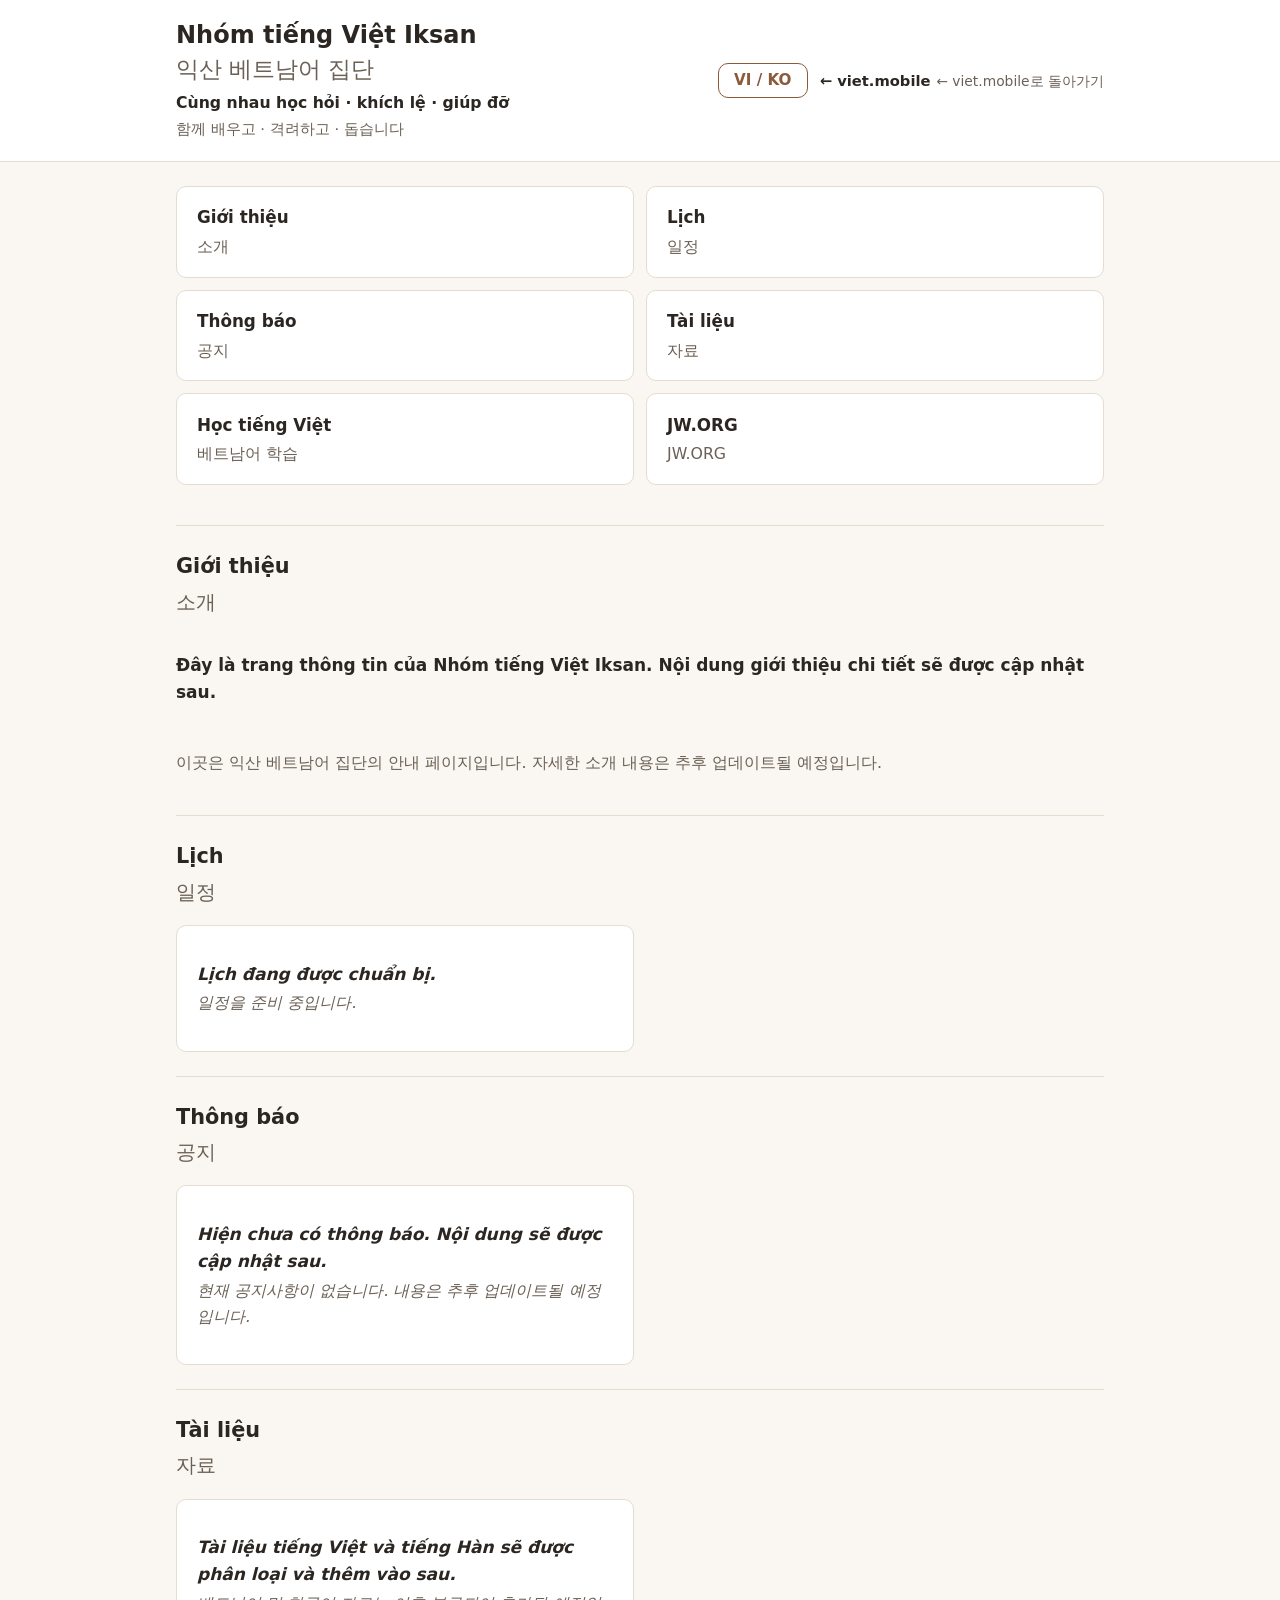
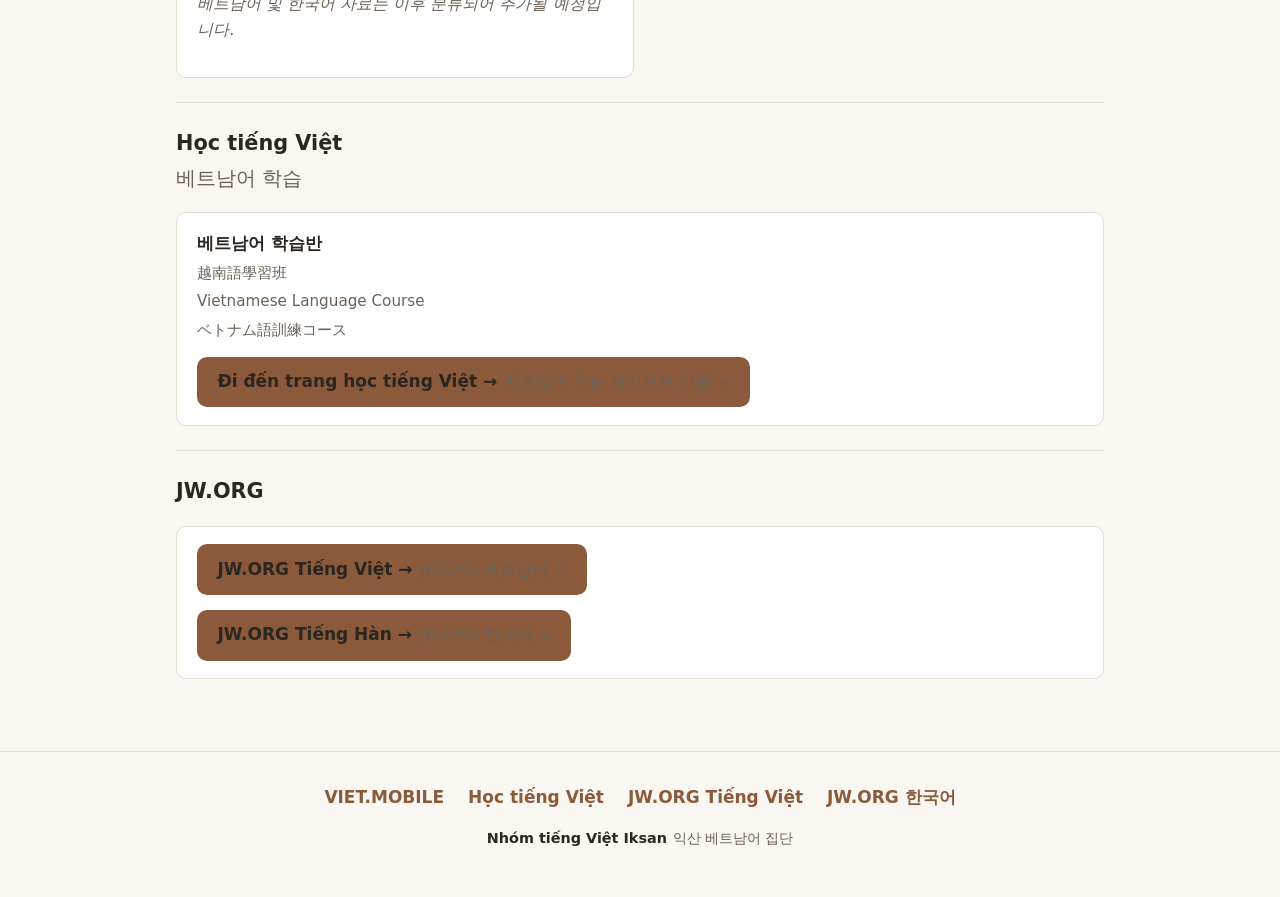
==== index.html @ 706fa00b "Create Nhóm tiếng Việt Iksan website" ====
<!doctype html>
<html lang="vi">
<head>
<meta charset="UTF-8">
<meta name="viewport" content="width=device-width, initial-scale=1">
<title>Nhóm tiếng Việt Iksan | 익산 베트남어 집단</title>
<meta name="description" content="Nhóm tiếng Việt Iksan — 익산 베트남어 집단의 일정, 공지, 자료와 베트남어 학습 정보를 위한 사이트">
<link rel="canonical" href="https://nhom.tieng.viet.mobile/">

<meta property="og:type" content="website">
<meta property="og:title" content="Nhóm tiếng Việt Iksan | 익산 베트남어 집단">
<meta property="og:description" content="Nhóm tiếng Việt Iksan — 익산 베트남어 집단의 일정, 공지, 자료와 베트남어 학습 정보를 위한 사이트">
<meta property="og:url" content="https://nhom.tieng.viet.mobile/">
<meta property="og:locale" content="vi_VN">
<meta property="og:locale:alternate" content="ko_KR">

<link rel="icon" href="data:,">
<link rel="stylesheet" href="assets/css/style.css">
</head>
<body class="lang-vi">

<a class="skip-link" href="#main">Bỏ qua đến nội dung / 본문으로 건너뛰기</a>

<header class="site-header">
  <div class="header-inner">
    <div class="brand">
      <p class="brand-title bilingual">
        <span class="vi-text">Nhóm tiếng Việt Iksan</span>
        <span class="ko-text">익산 베트남어 집단</span>
      </p>
      <p class="brand-subtitle bilingual">
        <span class="vi-text">Cùng nhau học hỏi · khích lệ · giúp đỡ</span>
        <span class="ko-text">함께 배우고 · 격려하고 · 돕습니다</span>
      </p>
    </div>

    <div class="header-actions">
      <button id="lang-toggle" class="lang-toggle" type="button" aria-pressed="false">
        <span aria-hidden="true">VI / KO</span>
        <span class="sr-only">Chuyển ngôn ngữ / 언어 전환</span>
      </button>
      <a class="viet-mobile-link" href="https://viet.mobile">
        <span class="bilingual bilingual-inline">
          <span class="vi-text">← viet.mobile</span>
          <span class="ko-text">← viet.mobile로 돌아가기</span>
        </span>
      </a>
    </div>
  </div>
</header>

<main id="main">

  <nav class="menu-grid" aria-label="Menu chính / 주요 메뉴">
    <a class="menu-card" href="#gioi-thieu">
      <span class="bilingual">
        <span class="vi-text">Giới thiệu</span>
        <span class="ko-text">소개</span>
      </span>
    </a>
    <a class="menu-card" href="#lich">
      <span class="bilingual">
        <span class="vi-text">Lịch</span>
        <span class="ko-text">일정</span>
      </span>
    </a>
    <a class="menu-card" href="#thong-bao">
      <span class="bilingual">
        <span class="vi-text">Thông báo</span>
        <span class="ko-text">공지</span>
      </span>
    </a>
    <a class="menu-card" href="#tai-lieu">
      <span class="bilingual">
        <span class="vi-text">Tài liệu</span>
        <span class="ko-text">자료</span>
      </span>
    </a>
    <a class="menu-card" href="#hoc-tieng-viet">
      <span class="bilingual">
        <span class="vi-text">Học tiếng Việt</span>
        <span class="ko-text">베트남어 학습</span>
      </span>
    </a>
    <a class="menu-card" href="#jw-org">
      <span class="bilingual">
        <span class="vi-text">JW.ORG</span>
        <span class="ko-text">JW.ORG</span>
      </span>
    </a>
  </nav>

  <section id="gioi-thieu" class="content-section" aria-labelledby="gioi-thieu-heading">
    <h2 id="gioi-thieu-heading" class="bilingual">
      <span class="vi-text">Giới thiệu</span>
      <span class="ko-text">소개</span>
    </h2>
    <div class="bilingual bilingual-block">
      <p class="vi-text">Đây là trang thông tin của Nhóm tiếng Việt Iksan. Nội dung giới thiệu chi tiết sẽ được cập nhật sau.</p>
      <p class="ko-text">이곳은 익산 베트남어 집단의 안내 페이지입니다. 자세한 소개 내용은 추후 업데이트될 예정입니다.</p>
    </div>
  </section>

  <section id="lich" class="content-section" aria-labelledby="lich-heading">
    <h2 id="lich-heading" class="bilingual">
      <span class="vi-text">Lịch</span>
      <span class="ko-text">일정</span>
    </h2>
    <div class="card-list">
      <div class="info-card placeholder-card">
        <p class="bilingual">
          <span class="vi-text">Lịch đang được chuẩn bị.</span>
          <span class="ko-text">일정을 준비 중입니다.</span>
        </p>
      </div>
    </div>
  </section>

  <section id="thong-bao" class="content-section" aria-labelledby="thong-bao-heading">
    <h2 id="thong-bao-heading" class="bilingual">
      <span class="vi-text">Thông báo</span>
      <span class="ko-text">공지</span>
    </h2>
    <ul class="card-list notice-list">
      <li class="info-card placeholder-card">
        <p class="bilingual">
          <span class="vi-text">Hiện chưa có thông báo. Nội dung sẽ được cập nhật sau.</span>
          <span class="ko-text">현재 공지사항이 없습니다. 내용은 추후 업데이트될 예정입니다.</span>
        </p>
      </li>
    </ul>
  </section>

  <section id="tai-lieu" class="content-section" aria-labelledby="tai-lieu-heading">
    <h2 id="tai-lieu-heading" class="bilingual">
      <span class="vi-text">Tài liệu</span>
      <span class="ko-text">자료</span>
    </h2>
    <div class="card-list">
      <div class="info-card placeholder-card">
        <p class="bilingual">
          <span class="vi-text">Tài liệu tiếng Việt và tiếng Hàn sẽ được phân loại và thêm vào sau.</span>
          <span class="ko-text">베트남어 및 한국어 자료는 이후 분류되어 추가될 예정입니다.</span>
        </p>
      </div>
    </div>
  </section>

  <section id="hoc-tieng-viet" class="content-section" aria-labelledby="hoc-tieng-viet-heading">
    <h2 id="hoc-tieng-viet-heading" class="bilingual">
      <span class="vi-text">Học tiếng Việt</span>
      <span class="ko-text">베트남어 학습</span>
    </h2>
    <div class="info-card link-card">
      <p class="link-card-titles">
        <span class="lang-line">베트남어 학습반</span>
        <span class="lang-line">越南語學習班</span>
        <span class="lang-line">Vietnamese Language Course</span>
        <span class="lang-line">ベトナム語訓練コース</span>
      </p>
      <a class="external-button" href="https://hoc.tieng.viet.mobile">
        <span class="bilingual bilingual-inline">
          <span class="vi-text">Đi đến trang học tiếng Việt →</span>
          <span class="ko-text">베트남어 학습 사이트로 이동 →</span>
        </span>
      </a>
    </div>
  </section>

  <section id="jw-org" class="content-section" aria-labelledby="jw-org-heading">
    <h2 id="jw-org-heading" class="bilingual">JW.ORG</h2>
    <div class="info-card link-card">
      <a class="external-button" href="https://www.jw.org/vi/">
        <span class="bilingual bilingual-inline">
          <span class="vi-text">JW.ORG Tiếng Việt →</span>
          <span class="ko-text">JW.ORG 베트남어 →</span>
        </span>
      </a>
      <a class="external-button" href="https://www.jw.org/ko/">
        <span class="bilingual bilingual-inline">
          <span class="vi-text">JW.ORG Tiếng Hàn →</span>
          <span class="ko-text">JW.ORG 한국어 →</span>
        </span>
      </a>
    </div>
  </section>

</main>

<footer class="site-footer">
  <ul class="footer-links">
    <li><a href="https://viet.mobile">VIET.MOBILE</a></li>
    <li><a href="https://hoc.tieng.viet.mobile">Học tiếng Việt</a></li>
    <li><a href="https://www.jw.org/vi/">JW.ORG Tiếng Việt</a></li>
    <li><a href="https://www.jw.org/ko/">JW.ORG 한국어</a></li>
  </ul>
  <p class="footer-note bilingual bilingual-inline">
    <span class="vi-text">Nhóm tiếng Việt Iksan</span>
    <span class="ko-text">익산 베트남어 집단</span>
  </p>
</footer>

<script src="assets/js/main.js"></script>
</body>
</html>
---- assets/css/style.css ----
:root {
  --color-bg: #faf7f2;
  --color-surface: #ffffff;
  --color-border: #e4ddd0;
  --color-text: #2b2621;
  --color-text-secondary: #6b6156;
  --color-accent: #8a5a3b;
  --color-accent-contrast: #ffffff;
  --radius: 10px;
  --max-width: 960px;
  --font-sans: "Noto Sans", "Noto Sans KR", "Segoe UI", system-ui, -apple-system, sans-serif;
}

* {
  box-sizing: border-box;
}

html {
  -webkit-text-size-adjust: 100%;
}

body {
  margin: 0;
  background: var(--color-bg);
  color: var(--color-text);
  font-family: var(--font-sans);
  line-height: 1.6;
  font-size: 17px;
}

.sr-only {
  position: absolute;
  width: 1px;
  height: 1px;
  padding: 0;
  margin: -1px;
  overflow: hidden;
  clip: rect(0, 0, 0, 0);
  white-space: nowrap;
  border: 0;
}

.skip-link {
  position: absolute;
  left: -999px;
  top: 0;
  background: var(--color-accent);
  color: var(--color-accent-contrast);
  padding: 0.75em 1em;
  z-index: 100;
  border-radius: 0 0 var(--radius) 0;
}

.skip-link:focus {
  left: 0;
}

a {
  color: var(--color-accent);
}

:focus-visible {
  outline: 3px solid var(--color-accent);
  outline-offset: 2px;
}

/* Bilingual text handling */
.bilingual {
  display: flex;
  flex-direction: column;
  gap: 0.15em;
}

.bilingual-inline {
  flex-direction: row;
  flex-wrap: wrap;
  gap: 0.4em;
  align-items: baseline;
}

.bilingual-block {
  gap: 0.6em;
}

.bilingual .vi-text,
.bilingual .ko-text {
  font-size: 0.94em;
  color: var(--color-text-secondary);
  font-weight: 400;
}

body.lang-vi .bilingual .vi-text {
  order: -1;
  font-size: 1em;
  color: var(--color-text);
  font-weight: 600;
}

body.lang-ko .bilingual .ko-text {
  order: -1;
  font-size: 1em;
  color: var(--color-text);
  font-weight: 600;
}

h1 .bilingual .vi-text,
h1 .bilingual .ko-text,
h2 .bilingual .vi-text,
h2 .bilingual .ko-text {
  font-weight: 700;
  color: var(--color-text);
}

/* Header */
.site-header {
  background: var(--color-surface);
  border-bottom: 1px solid var(--color-border);
}

.header-inner {
  max-width: var(--max-width);
  margin: 0 auto;
  padding: 1.25rem 1rem;
  display: flex;
  flex-direction: column;
  gap: 1rem;
}

.brand-title {
  font-size: 1.5rem;
  margin: 0;
  line-height: 1.3;
}

.brand-subtitle {
  margin: 0.35rem 0 0;
  font-size: 0.98rem;
}

.header-actions {
  display: flex;
  align-items: center;
  justify-content: space-between;
  gap: 0.75rem;
  flex-wrap: wrap;
}

.lang-toggle {
  font-family: inherit;
  font-size: 0.95rem;
  font-weight: 600;
  padding: 0.5em 1em;
  border-radius: var(--radius);
  border: 1px solid var(--color-accent);
  background: var(--color-surface);
  color: var(--color-accent);
  cursor: pointer;
}

.lang-toggle:hover {
  background: var(--color-accent);
  color: var(--color-accent-contrast);
}

.viet-mobile-link {
  font-size: 0.92rem;
  text-decoration: none;
}

.viet-mobile-link:hover {
  text-decoration: underline;
}

/* Main layout */
main {
  max-width: var(--max-width);
  margin: 0 auto;
  padding: 1.5rem 1rem 3rem;
}

.menu-grid {
  display: grid;
  grid-template-columns: 1fr;
  gap: 0.75rem;
  margin-bottom: 2.5rem;
}

.menu-card {
  display: block;
  background: var(--color-surface);
  border: 1px solid var(--color-border);
  border-radius: var(--radius);
  padding: 1.1rem 1.25rem;
  text-decoration: none;
  color: var(--color-text);
  font-size: 1.05rem;
}

.menu-card:hover {
  border-color: var(--color-accent);
}

.content-section {
  padding: 1.5rem 0;
  border-top: 1px solid var(--color-border);
  scroll-margin-top: 1rem;
}

.content-section h2 {
  margin-top: 0;
  font-size: 1.3rem;
}

.card-list {
  list-style: none;
  margin: 0;
  padding: 0;
  display: grid;
  grid-template-columns: 1fr;
  gap: 0.75rem;
}

.info-card {
  background: var(--color-surface);
  border: 1px solid var(--color-border);
  border-radius: var(--radius);
  padding: 1.1rem 1.25rem;
}

.placeholder-card {
  color: var(--color-text-secondary);
  font-style: italic;
}

.link-card {
  display: flex;
  flex-direction: column;
  gap: 0.9rem;
}

.link-card-titles {
  display: flex;
  flex-direction: column;
  gap: 0.25rem;
  margin: 0;
  color: var(--color-text-secondary);
  font-size: 0.95rem;
}

.lang-line:first-child {
  font-size: 1.05rem;
  font-weight: 600;
  color: var(--color-text);
}

.external-button {
  display: inline-block;
  align-self: flex-start;
  background: var(--color-accent);
  color: var(--color-accent-contrast);
  text-decoration: none;
  padding: 0.7em 1.2em;
  border-radius: var(--radius);
  font-weight: 600;
}

.external-button:hover {
  opacity: 0.9;
}

/* Footer */
.site-footer {
  border-top: 1px solid var(--color-border);
  padding: 2rem 1rem;
  text-align: center;
}

.footer-links {
  list-style: none;
  margin: 0 0 1rem;
  padding: 0;
  display: flex;
  flex-direction: column;
  gap: 0.6rem;
  align-items: center;
}

.footer-links a {
  text-decoration: none;
  font-weight: 600;
}

.footer-links a:hover {
  text-decoration: underline;
}

.footer-note {
  color: var(--color-text-secondary);
  font-size: 0.9rem;
  justify-content: center;
}

/* Wide screens */
@media (min-width: 640px) {
  .header-inner {
    flex-direction: row;
    align-items: center;
    justify-content: space-between;
  }

  .menu-grid {
    grid-template-columns: 1fr 1fr;
  }

  .card-list {
    grid-template-columns: 1fr 1fr;
  }

  .footer-links {
    flex-direction: row;
    justify-content: center;
    flex-wrap: wrap;
    gap: 1.5rem;
  }
}
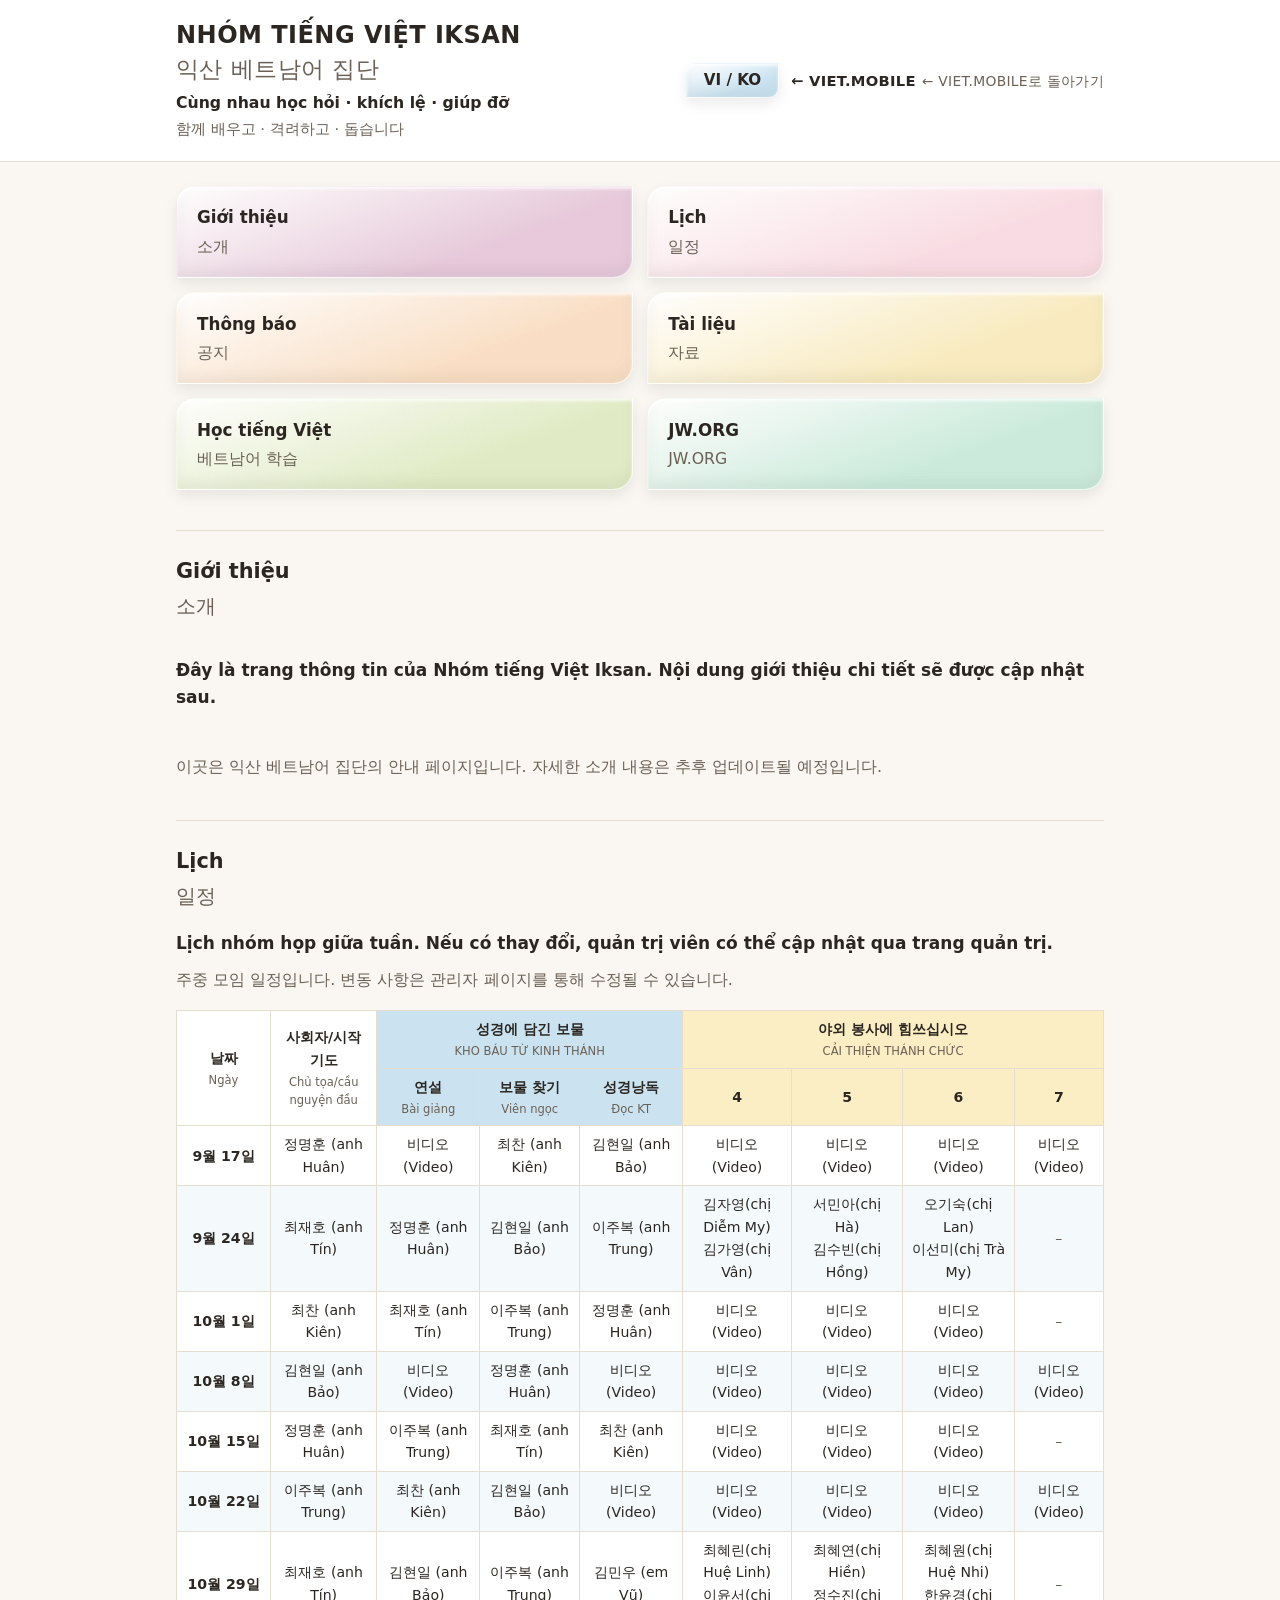
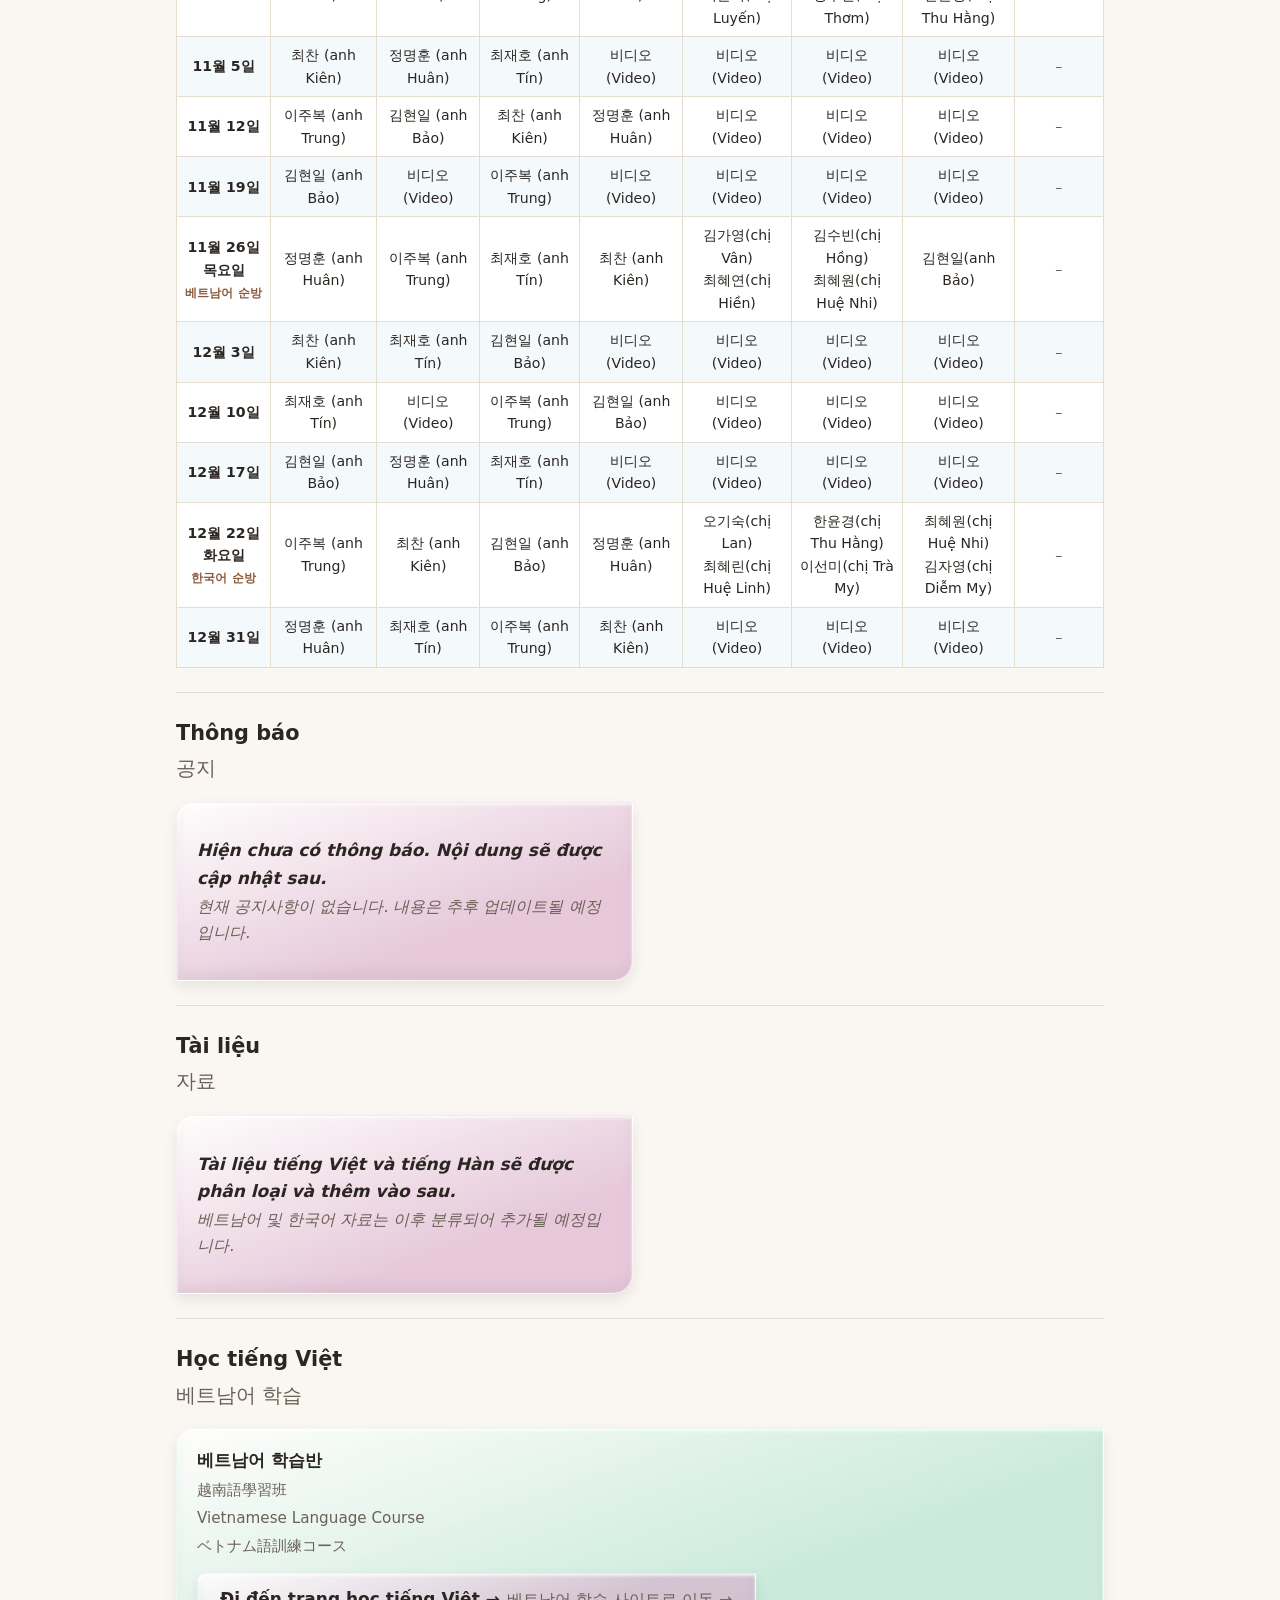
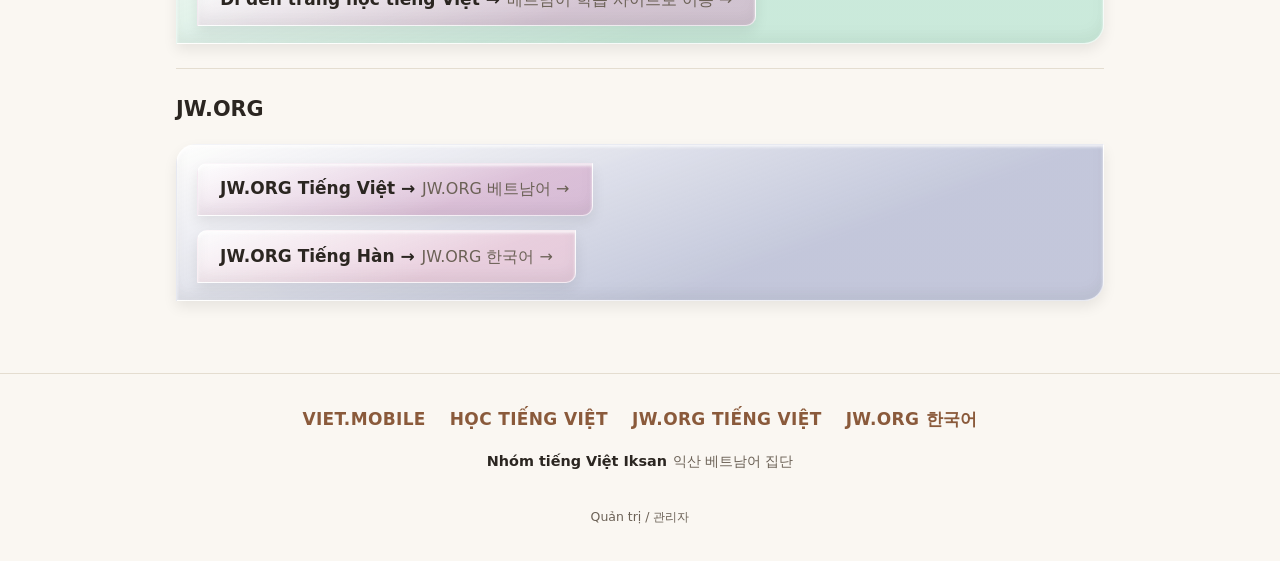
==== commit 2e1dbe9b: "Create Nhóm tiếng Việt Iksan website" ====
--- a/index.html
+++ b/index.html
@@ -24,7 +24,7 @@
 <header class="site-header">
   <div class="header-inner">
     <div class="brand">
-      <p class="brand-title bilingual">
+      <p class="brand-title bilingual site-name">
         <span class="vi-text">Nhóm tiếng Việt Iksan</span>
         <span class="ko-text">익산 베트남어 집단</span>
       </p>
@@ -35,11 +35,11 @@
     </div>
 
     <div class="header-actions">
-      <button id="lang-toggle" class="lang-toggle" type="button" aria-pressed="false">
+      <button id="lang-toggle" class="lang-toggle bubble asym-sm box-c7" type="button" aria-pressed="false">
         <span aria-hidden="true">VI / KO</span>
         <span class="sr-only">Chuyển ngôn ngữ / 언어 전환</span>
       </button>
-      <a class="viet-mobile-link" href="https://viet.mobile">
+      <a class="viet-mobile-link site-name" href="https://viet.mobile">
         <span class="bilingual bilingual-inline">
           <span class="vi-text">← viet.mobile</span>
           <span class="ko-text">← viet.mobile로 돌아가기</span>
@@ -51,38 +51,38 @@
 
 <main id="main">
 
-  <nav class="menu-grid" aria-label="Menu chính / 주요 메뉴">
-    <a class="menu-card" href="#gioi-thieu">
+  <nav class="menu-grid pastel-group" aria-label="Menu chính / 주요 메뉴">
+    <a class="menu-card bubble asym" href="#gioi-thieu">
       <span class="bilingual">
         <span class="vi-text">Giới thiệu</span>
         <span class="ko-text">소개</span>
       </span>
     </a>
-    <a class="menu-card" href="#lich">
+    <a class="menu-card bubble asym" href="#lich">
       <span class="bilingual">
         <span class="vi-text">Lịch</span>
         <span class="ko-text">일정</span>
       </span>
     </a>
-    <a class="menu-card" href="#thong-bao">
+    <a class="menu-card bubble asym" href="#thong-bao">
       <span class="bilingual">
         <span class="vi-text">Thông báo</span>
         <span class="ko-text">공지</span>
       </span>
     </a>
-    <a class="menu-card" href="#tai-lieu">
+    <a class="menu-card bubble asym" href="#tai-lieu">
       <span class="bilingual">
         <span class="vi-text">Tài liệu</span>
         <span class="ko-text">자료</span>
       </span>
     </a>
-    <a class="menu-card" href="#hoc-tieng-viet">
+    <a class="menu-card bubble asym" href="#hoc-tieng-viet">
       <span class="bilingual">
         <span class="vi-text">Học tiếng Việt</span>
         <span class="ko-text">베트남어 학습</span>
       </span>
     </a>
-    <a class="menu-card" href="#jw-org">
+    <a class="menu-card bubble asym" href="#jw-org">
       <span class="bilingual">
         <span class="vi-text">JW.ORG</span>
         <span class="ko-text">JW.ORG</span>
@@ -106,14 +106,11 @@
       <span class="vi-text">Lịch</span>
       <span class="ko-text">일정</span>
     </h2>
-    <div class="card-list">
-      <div class="info-card placeholder-card">
-        <p class="bilingual">
-          <span class="vi-text">Lịch đang được chuẩn bị.</span>
-          <span class="ko-text">일정을 준비 중입니다.</span>
-        </p>
-      </div>
-    </div>
+    <p class="schedule-intro bilingual bilingual-block">
+      <span class="vi-text">Lịch nhóm họp giữa tuần. Nếu có thay đổi, quản trị viên có thể cập nhật qua trang quản trị.</span>
+      <span class="ko-text">주중 모임 일정입니다. 변동 사항은 관리자 페이지를 통해 수정될 수 있습니다.</span>
+    </p>
+    <div id="schedule-container"></div>
   </section>
 
   <section id="thong-bao" class="content-section" aria-labelledby="thong-bao-heading">
@@ -121,8 +118,8 @@
       <span class="vi-text">Thông báo</span>
       <span class="ko-text">공지</span>
     </h2>
-    <ul class="card-list notice-list">
-      <li class="info-card placeholder-card">
+    <ul class="card-list notice-list pastel-group">
+      <li class="info-card placeholder-card bubble asym">
         <p class="bilingual">
           <span class="vi-text">Hiện chưa có thông báo. Nội dung sẽ được cập nhật sau.</span>
           <span class="ko-text">현재 공지사항이 없습니다. 내용은 추후 업데이트될 예정입니다.</span>
@@ -136,8 +133,8 @@
       <span class="vi-text">Tài liệu</span>
       <span class="ko-text">자료</span>
     </h2>
-    <div class="card-list">
-      <div class="info-card placeholder-card">
+    <div class="card-list pastel-group">
+      <div class="info-card placeholder-card bubble asym">
         <p class="bilingual">
           <span class="vi-text">Tài liệu tiếng Việt và tiếng Hàn sẽ được phân loại và thêm vào sau.</span>
           <span class="ko-text">베트남어 및 한국어 자료는 이후 분류되어 추가될 예정입니다.</span>
@@ -151,14 +148,14 @@
       <span class="vi-text">Học tiếng Việt</span>
       <span class="ko-text">베트남어 학습</span>
     </h2>
-    <div class="info-card link-card">
+    <div class="info-card link-card bubble asym box-c6">
       <p class="link-card-titles">
         <span class="lang-line">베트남어 학습반</span>
         <span class="lang-line">越南語學習班</span>
         <span class="lang-line">Vietnamese Language Course</span>
         <span class="lang-line">ベトナム語訓練コース</span>
       </p>
-      <a class="external-button" href="https://hoc.tieng.viet.mobile">
+      <a class="external-button bubble asym-sm box-c1" href="https://hoc.tieng.viet.mobile">
         <span class="bilingual bilingual-inline">
           <span class="vi-text">Đi đến trang học tiếng Việt →</span>
           <span class="ko-text">베트남어 학습 사이트로 이동 →</span>
@@ -169,19 +166,21 @@
 
   <section id="jw-org" class="content-section" aria-labelledby="jw-org-heading">
     <h2 id="jw-org-heading" class="bilingual">JW.ORG</h2>
-    <div class="info-card link-card">
-      <a class="external-button" href="https://www.jw.org/vi/">
-        <span class="bilingual bilingual-inline">
-          <span class="vi-text">JW.ORG Tiếng Việt →</span>
-          <span class="ko-text">JW.ORG 베트남어 →</span>
-        </span>
-      </a>
-      <a class="external-button" href="https://www.jw.org/ko/">
-        <span class="bilingual bilingual-inline">
-          <span class="vi-text">JW.ORG Tiếng Hàn →</span>
-          <span class="ko-text">JW.ORG 한국어 →</span>
-        </span>
-      </a>
+    <div class="info-card link-card bubble asym box-c9">
+      <div class="pastel-group" style="display:flex; flex-direction:column; gap:0.9rem;">
+        <a class="external-button bubble asym-sm" href="https://www.jw.org/vi/">
+          <span class="bilingual bilingual-inline">
+            <span class="vi-text">JW.ORG Tiếng Việt →</span>
+            <span class="ko-text">JW.ORG 베트남어 →</span>
+          </span>
+        </a>
+        <a class="external-button bubble asym-sm" href="https://www.jw.org/ko/">
+          <span class="bilingual bilingual-inline">
+            <span class="vi-text">JW.ORG Tiếng Hàn →</span>
+            <span class="ko-text">JW.ORG 한국어 →</span>
+          </span>
+        </a>
+      </div>
     </div>
   </section>
 
@@ -189,17 +188,19 @@
 
 <footer class="site-footer">
   <ul class="footer-links">
-    <li><a href="https://viet.mobile">VIET.MOBILE</a></li>
-    <li><a href="https://hoc.tieng.viet.mobile">Học tiếng Việt</a></li>
-    <li><a href="https://www.jw.org/vi/">JW.ORG Tiếng Việt</a></li>
-    <li><a href="https://www.jw.org/ko/">JW.ORG 한국어</a></li>
+    <li><a class="site-name" href="https://viet.mobile">VIET.MOBILE</a></li>
+    <li><a class="site-name" href="https://hoc.tieng.viet.mobile">Học tiếng Việt</a></li>
+    <li><a class="site-name" href="https://www.jw.org/vi/">JW.ORG Tiếng Việt</a></li>
+    <li><a class="site-name" href="https://www.jw.org/ko/">JW.ORG 한국어</a></li>
   </ul>
   <p class="footer-note bilingual bilingual-inline">
     <span class="vi-text">Nhóm tiếng Việt Iksan</span>
     <span class="ko-text">익산 베트남어 집단</span>
   </p>
+  <a class="footer-admin-link" href="admin.html">Quản trị / 관리자</a>
 </footer>
 
+<script src="assets/js/schedule-data.js"></script>
 <script src="assets/js/main.js"></script>
 </body>
 </html>
--- a/assets/css/style.css
+++ b/assets/css/style.css
@@ -7,8 +7,22 @@
   --color-accent: #8a5a3b;
   --color-accent-contrast: #ffffff;
   --radius: 10px;
+  --radius-lg: 20px;
+  --radius-sm: 10px;
   --max-width: 960px;
   --font-sans: "Noto Sans", "Noto Sans KR", "Segoe UI", system-ui, -apple-system, sans-serif;
+
+  /* Pastel palette, applied in order: 자주 - 분홍 - 주황 - 노랑 - 연두 - 민트 - 하늘 - 파랑 - 네이비 - 보라 */
+  --c1: rgba(214, 163, 199, 0.55);
+  --c2: rgba(247, 197, 214, 0.55);
+  --c3: rgba(248, 202, 159, 0.55);
+  --c4: rgba(247, 224, 150, 0.55);
+  --c5: rgba(202, 224, 158, 0.55);
+  --c6: rgba(163, 223, 200, 0.55);
+  --c7: rgba(160, 205, 230, 0.55);
+  --c8: rgba(160, 180, 230, 0.55);
+  --c9: rgba(150, 160, 200, 0.55);
+  --c10: rgba(196, 170, 220, 0.55);
 }
 
 * {
@@ -64,6 +78,14 @@
   outline-offset: 2px;
 }
 
+/* Site name style: uppercase bold gothic (sans-serif) for domain-like site names */
+.site-name {
+  text-transform: uppercase;
+  font-weight: 800;
+  letter-spacing: 0.02em;
+  font-family: var(--font-sans);
+}
+
 /* Bilingual text handling */
 .bilingual {
   display: flex;
@@ -111,6 +133,51 @@
   color: var(--color-text);
 }
 
+/* ---- Pastel convex "water drop" boxes with asymmetric corners ---- */
+/* Top-left & bottom-right rounded, top-right & bottom-left sharp */
+.asym {
+  border-radius: var(--radius-lg) 0 var(--radius-lg) 0;
+}
+
+.asym-sm {
+  border-radius: var(--radius-sm) 0 var(--radius-sm) 0;
+}
+
+.bubble {
+  --box-color: var(--c7);
+  position: relative;
+  background: linear-gradient(160deg, rgba(255, 255, 255, 0.8), var(--box-color) 68%);
+  box-shadow:
+    inset 0 2px 3px rgba(255, 255, 255, 0.75),
+    inset 0 -8px 14px rgba(0, 0, 0, 0.05),
+    0 6px 14px rgba(0, 0, 0, 0.08);
+  border: 1px solid rgba(255, 255, 255, 0.6);
+}
+
+/* Manual color utility classes (for single, non-grouped elements) */
+.box-c1 { --box-color: var(--c1); }
+.box-c2 { --box-color: var(--c2); }
+.box-c3 { --box-color: var(--c3); }
+.box-c4 { --box-color: var(--c4); }
+.box-c5 { --box-color: var(--c5); }
+.box-c6 { --box-color: var(--c6); }
+.box-c7 { --box-color: var(--c7); }
+.box-c8 { --box-color: var(--c8); }
+.box-c9 { --box-color: var(--c9); }
+.box-c10 { --box-color: var(--c10); }
+
+/* Automatic sequential coloring for a group of boxes */
+.pastel-group > :nth-child(10n+1) { --box-color: var(--c1); }
+.pastel-group > :nth-child(10n+2) { --box-color: var(--c2); }
+.pastel-group > :nth-child(10n+3) { --box-color: var(--c3); }
+.pastel-group > :nth-child(10n+4) { --box-color: var(--c4); }
+.pastel-group > :nth-child(10n+5) { --box-color: var(--c5); }
+.pastel-group > :nth-child(10n+6) { --box-color: var(--c6); }
+.pastel-group > :nth-child(10n+7) { --box-color: var(--c7); }
+.pastel-group > :nth-child(10n+8) { --box-color: var(--c8); }
+.pastel-group > :nth-child(10n+9) { --box-color: var(--c9); }
+.pastel-group > :nth-child(10n) { --box-color: var(--c10); }
+
 /* Header */
 .site-header {
   background: var(--color-surface);
@@ -148,18 +215,11 @@
 .lang-toggle {
   font-family: inherit;
   font-size: 0.95rem;
-  font-weight: 600;
-  padding: 0.5em 1em;
-  border-radius: var(--radius);
-  border: 1px solid var(--color-accent);
-  background: var(--color-surface);
-  color: var(--color-accent);
+  font-weight: 700;
+  padding: 0.5em 1.1em;
+  border: 1px solid rgba(255, 255, 255, 0.6);
+  color: var(--color-text);
   cursor: pointer;
-}
-
-.lang-toggle:hover {
-  background: var(--color-accent);
-  color: var(--color-accent-contrast);
 }
 
 .viet-mobile-link {
@@ -181,23 +241,16 @@
 .menu-grid {
   display: grid;
   grid-template-columns: 1fr;
-  gap: 0.75rem;
+  gap: 0.9rem;
   margin-bottom: 2.5rem;
 }
 
 .menu-card {
   display: block;
-  background: var(--color-surface);
-  border: 1px solid var(--color-border);
-  border-radius: var(--radius);
   padding: 1.1rem 1.25rem;
   text-decoration: none;
   color: var(--color-text);
   font-size: 1.05rem;
-}
-
-.menu-card:hover {
-  border-color: var(--color-accent);
 }
 
 .content-section {
@@ -217,13 +270,10 @@
   padding: 0;
   display: grid;
   grid-template-columns: 1fr;
-  gap: 0.75rem;
+  gap: 0.9rem;
 }
 
 .info-card {
-  background: var(--color-surface);
-  border: 1px solid var(--color-border);
-  border-radius: var(--radius);
   padding: 1.1rem 1.25rem;
 }
 
@@ -256,16 +306,86 @@
 .external-button {
   display: inline-block;
   align-self: flex-start;
-  background: var(--color-accent);
-  color: var(--color-accent-contrast);
+  color: var(--color-text);
   text-decoration: none;
-  padding: 0.7em 1.2em;
-  border-radius: var(--radius);
+  padding: 0.7em 1.3em;
+  font-weight: 700;
+}
+
+/* ---- Schedule table ---- */
+.schedule-intro {
+  margin-top: 0;
+}
+
+.schedule-scroll {
+  overflow-x: auto;
+  -webkit-overflow-scrolling: touch;
+}
+
+.schedule-table {
+  border-collapse: collapse;
+  width: 100%;
+  min-width: 640px;
+  font-size: 0.88rem;
+  background: var(--color-surface);
+}
+
+.schedule-table th,
+.schedule-table td {
+  border: 1px solid var(--color-border);
+  padding: 0.5em 0.6em;
+  text-align: center;
+  vertical-align: middle;
+}
+
+.schedule-table thead th {
+  font-weight: 700;
+}
+
+.schedule-table thead th.group-treasure {
+  background: var(--c7);
+}
+
+.schedule-table thead th.group-fs {
+  background: var(--c4);
+}
+
+.schedule-table thead th.col-date,
+.schedule-table thead th.col-chair {
+  background: var(--color-surface);
+}
+
+.schedule-table .th-vi {
+  display: block;
+  font-weight: 400;
+  font-size: 0.82em;
+  color: var(--color-text-secondary);
+  margin-top: 0.15em;
+}
+
+.schedule-table tbody tr:nth-child(even) {
+  background: rgba(160, 205, 230, 0.12);
+}
+
+.schedule-table td.col-date {
   font-weight: 600;
-}
-
-.external-button:hover {
-  opacity: 0.9;
+  white-space: nowrap;
+}
+
+.schedule-note {
+  display: block;
+  margin-top: 0.2em;
+  color: var(--color-accent);
+  font-weight: 700;
+  font-size: 0.85em;
+}
+
+.schedule-multi span {
+  display: block;
+}
+
+.schedule-dash {
+  color: var(--color-text-secondary);
 }
 
 /* Footer */
@@ -287,7 +407,7 @@
 
 .footer-links a {
   text-decoration: none;
-  font-weight: 600;
+  font-weight: 700;
 }
 
 .footer-links a:hover {
@@ -298,6 +418,119 @@
   color: var(--color-text-secondary);
   font-size: 0.9rem;
   justify-content: center;
+}
+
+.footer-admin-link {
+  display: inline-block;
+  margin-top: 1.25rem;
+  font-size: 0.78rem;
+  color: var(--color-text-secondary);
+  text-decoration: none;
+}
+
+.footer-admin-link:hover {
+  text-decoration: underline;
+}
+
+/* ---- Admin page ---- */
+.admin-main {
+  max-width: 720px;
+  margin: 0 auto;
+  padding: 1.5rem 1rem 3rem;
+}
+
+.admin-notice {
+  padding: 1rem 1.25rem;
+  margin-bottom: 1.5rem;
+  font-size: 0.92rem;
+  color: var(--color-text);
+}
+
+.admin-notice strong {
+  color: var(--color-accent);
+}
+
+.admin-login-form {
+  padding: 1.5rem;
+  display: flex;
+  flex-direction: column;
+  gap: 1rem;
+  max-width: 360px;
+}
+
+.admin-field {
+  display: flex;
+  flex-direction: column;
+  gap: 0.4rem;
+}
+
+.admin-field label {
+  font-weight: 600;
+  font-size: 0.92rem;
+}
+
+.admin-field input,
+.admin-field textarea {
+  font-family: inherit;
+  font-size: 1rem;
+  padding: 0.6em 0.8em;
+  border: 1px solid var(--color-border);
+  background: rgba(255, 255, 255, 0.85);
+}
+
+.admin-error {
+  color: #a33d3d;
+  font-size: 0.9rem;
+  min-height: 1.2em;
+}
+
+.admin-button {
+  font-family: inherit;
+  font-size: 0.95rem;
+  font-weight: 700;
+  padding: 0.65em 1.2em;
+  border: 1px solid rgba(255, 255, 255, 0.6);
+  color: var(--color-text);
+  cursor: pointer;
+}
+
+.admin-button-row {
+  display: flex;
+  flex-wrap: wrap;
+  gap: 0.75rem;
+  margin: 1.25rem 0;
+}
+
+.admin-editor-row {
+  padding: 1.1rem 1.25rem;
+  margin-bottom: 1rem;
+  display: grid;
+  grid-template-columns: 1fr;
+  gap: 0.7rem;
+}
+
+.admin-editor-row .admin-field input,
+.admin-editor-row .admin-field textarea {
+  width: 100%;
+}
+
+.admin-editor-row-title {
+  font-weight: 700;
+  margin: 0 0 0.3rem;
+}
+
+.admin-export-output {
+  width: 100%;
+  min-height: 220px;
+  font-family: "Courier New", monospace;
+  font-size: 0.82rem;
+  padding: 1rem;
+  border: 1px solid var(--color-border);
+  background: rgba(255, 255, 255, 0.9);
+}
+
+.hidden {
+  display: none !important;
 }
 
 /* Wide screens */
@@ -322,4 +555,8 @@
     flex-wrap: wrap;
     gap: 1.5rem;
   }
-}
+
+  .admin-editor-row {
+    grid-template-columns: repeat(2, 1fr);
+  }
+}
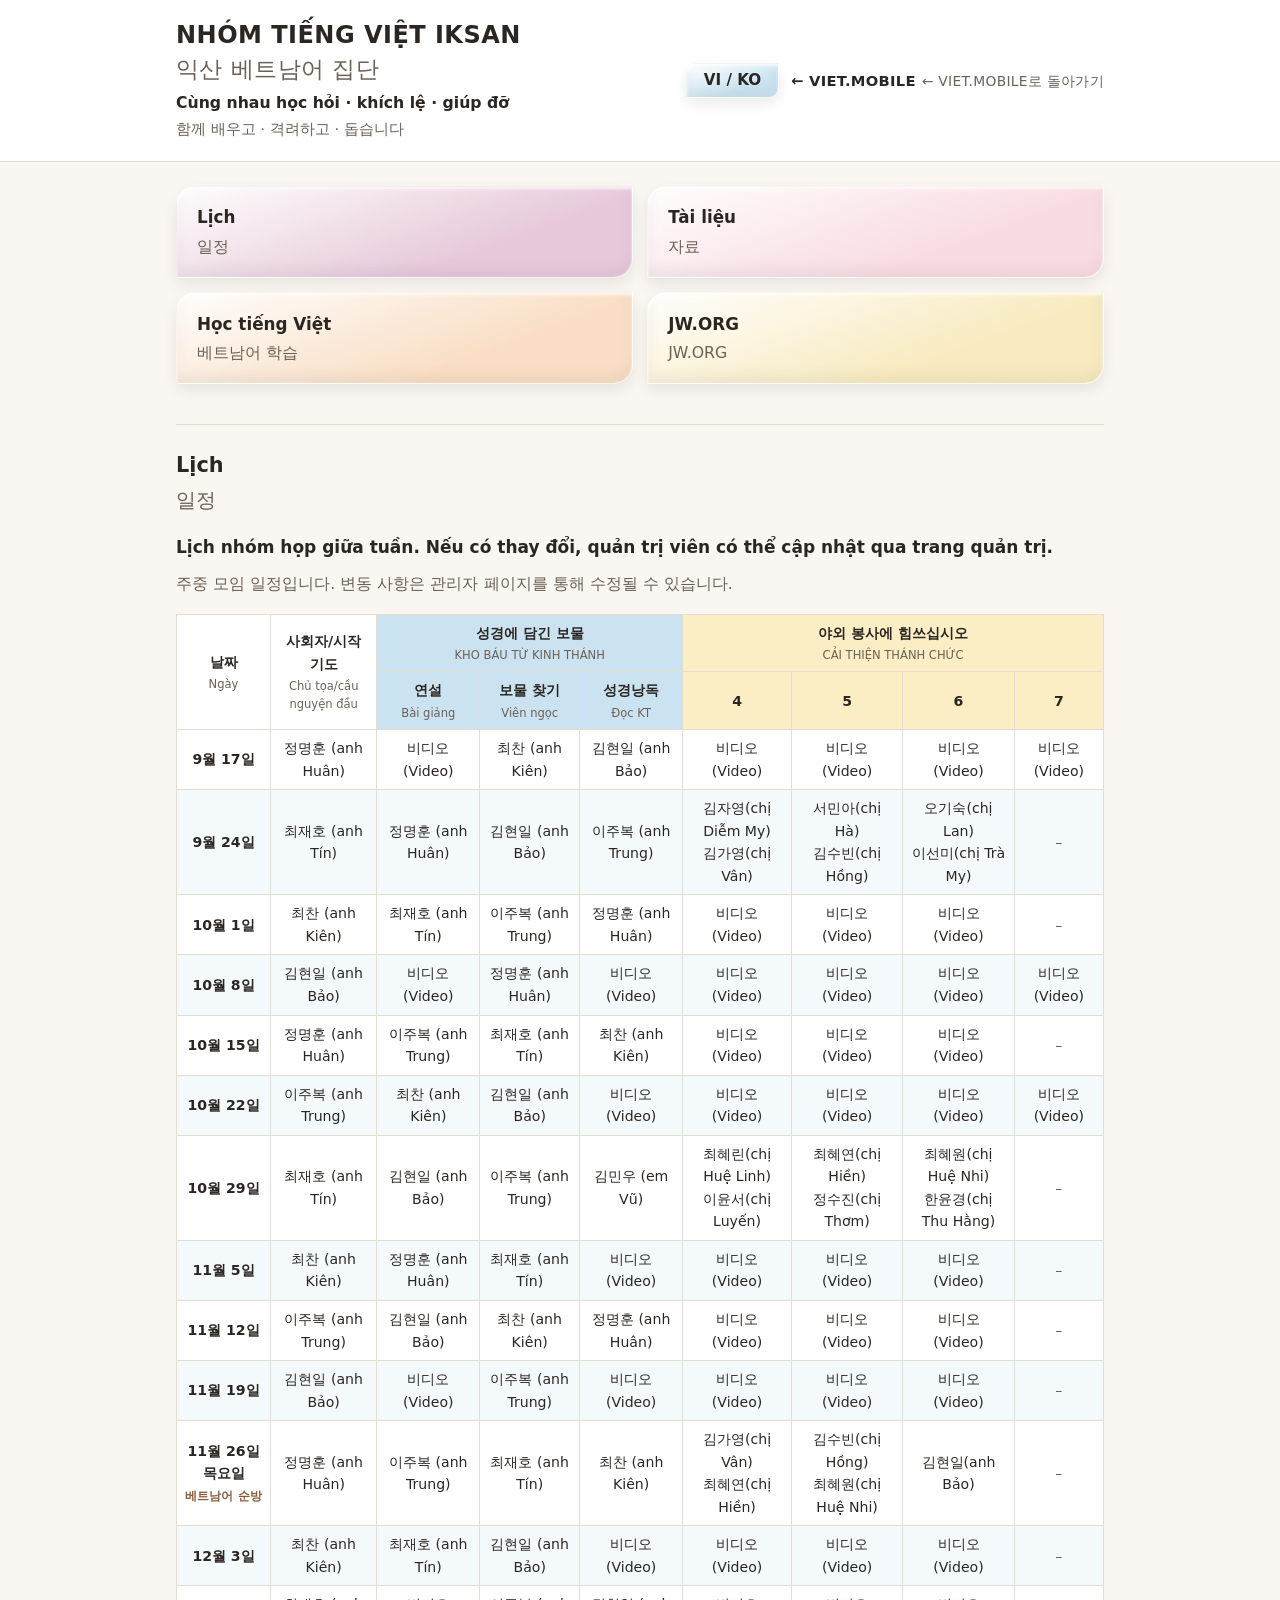
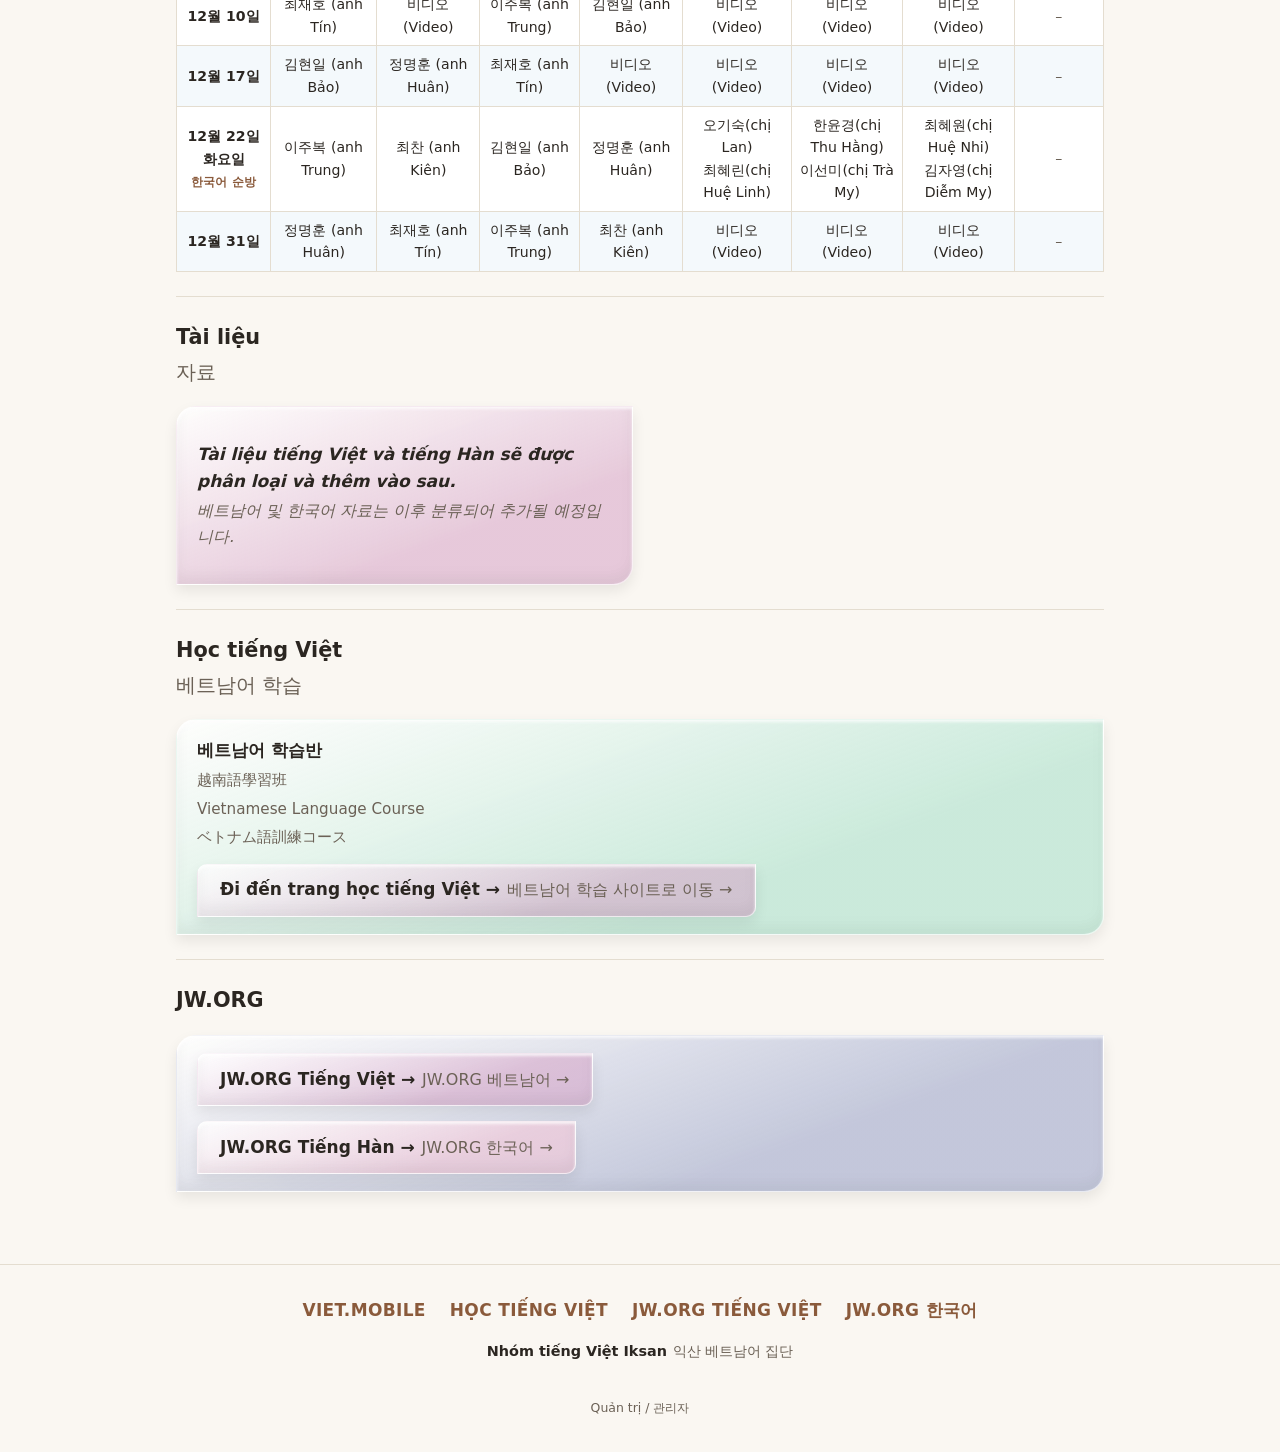
==== commit 351a49ac: "소개 및 공지 삭제" ====
--- a/index.html
+++ b/index.html
@@ -52,22 +52,10 @@
 <main id="main">
 
   <nav class="menu-grid pastel-group" aria-label="Menu chính / 주요 메뉴">
-    <a class="menu-card bubble asym" href="#gioi-thieu">
-      <span class="bilingual">
-        <span class="vi-text">Giới thiệu</span>
-        <span class="ko-text">소개</span>
-      </span>
-    </a>
     <a class="menu-card bubble asym" href="#lich">
       <span class="bilingual">
         <span class="vi-text">Lịch</span>
         <span class="ko-text">일정</span>
-      </span>
-    </a>
-    <a class="menu-card bubble asym" href="#thong-bao">
-      <span class="bilingual">
-        <span class="vi-text">Thông báo</span>
-        <span class="ko-text">공지</span>
       </span>
     </a>
     <a class="menu-card bubble asym" href="#tai-lieu">
@@ -90,17 +78,6 @@
     </a>
   </nav>
 
-  <section id="gioi-thieu" class="content-section" aria-labelledby="gioi-thieu-heading">
-    <h2 id="gioi-thieu-heading" class="bilingual">
-      <span class="vi-text">Giới thiệu</span>
-      <span class="ko-text">소개</span>
-    </h2>
-    <div class="bilingual bilingual-block">
-      <p class="vi-text">Đây là trang thông tin của Nhóm tiếng Việt Iksan. Nội dung giới thiệu chi tiết sẽ được cập nhật sau.</p>
-      <p class="ko-text">이곳은 익산 베트남어 집단의 안내 페이지입니다. 자세한 소개 내용은 추후 업데이트될 예정입니다.</p>
-    </div>
-  </section>
-
   <section id="lich" class="content-section" aria-labelledby="lich-heading">
     <h2 id="lich-heading" class="bilingual">
       <span class="vi-text">Lịch</span>
@@ -111,21 +88,6 @@
       <span class="ko-text">주중 모임 일정입니다. 변동 사항은 관리자 페이지를 통해 수정될 수 있습니다.</span>
     </p>
     <div id="schedule-container"></div>
-  </section>
-
-  <section id="thong-bao" class="content-section" aria-labelledby="thong-bao-heading">
-    <h2 id="thong-bao-heading" class="bilingual">
-      <span class="vi-text">Thông báo</span>
-      <span class="ko-text">공지</span>
-    </h2>
-    <ul class="card-list notice-list pastel-group">
-      <li class="info-card placeholder-card bubble asym">
-        <p class="bilingual">
-          <span class="vi-text">Hiện chưa có thông báo. Nội dung sẽ được cập nhật sau.</span>
-          <span class="ko-text">현재 공지사항이 없습니다. 내용은 추후 업데이트될 예정입니다.</span>
-        </p>
-      </li>
-    </ul>
   </section>
 
   <section id="tai-lieu" class="content-section" aria-labelledby="tai-lieu-heading">
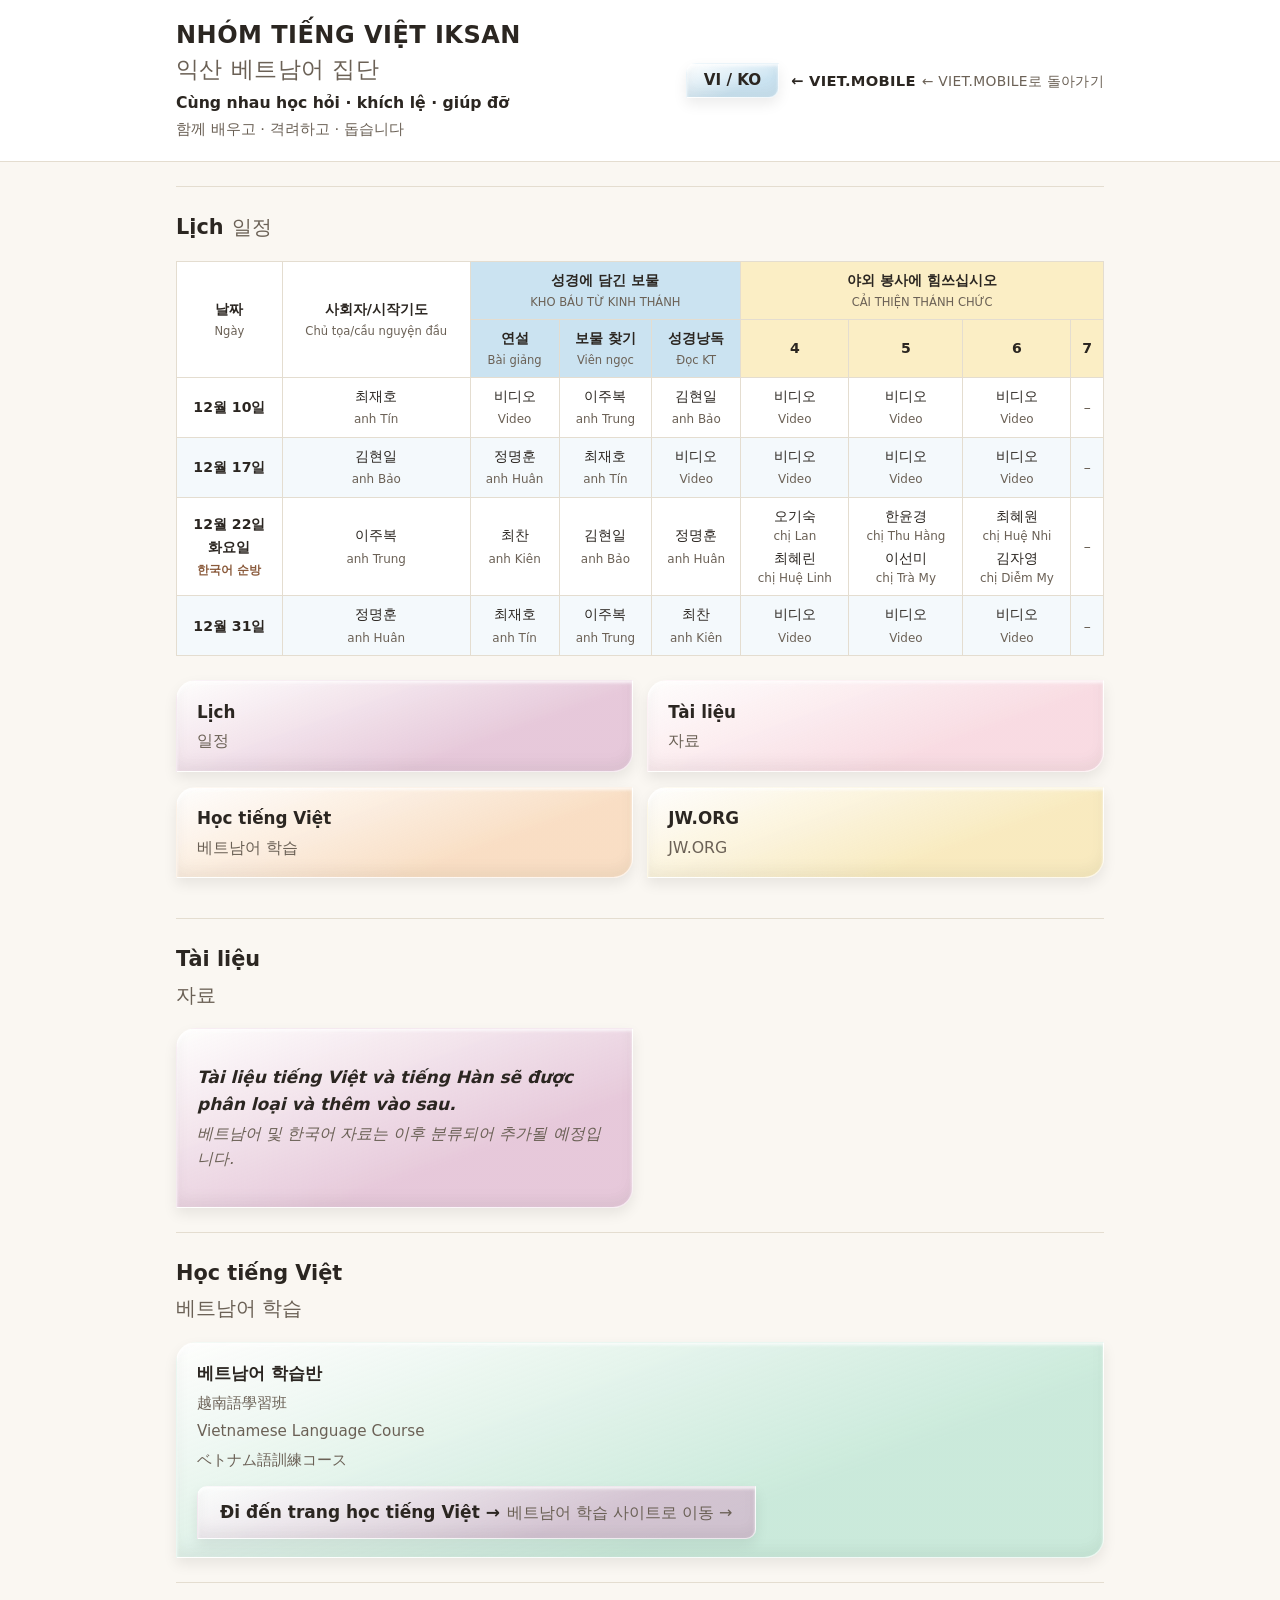
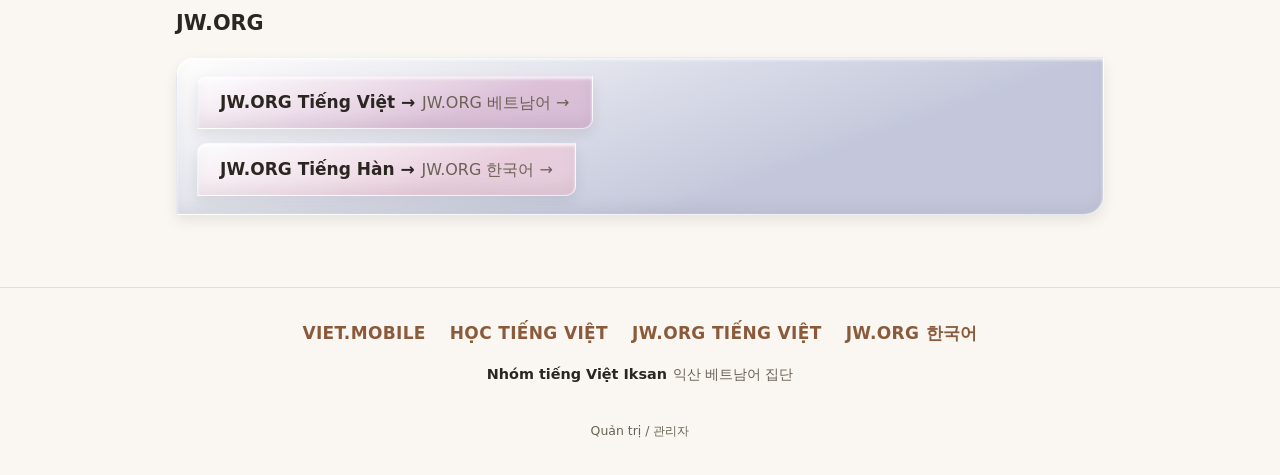
==== commit e2e4f81c: "일정 섹션 상단 배치, 이름 표기 두 줄로 변경, 지난 일정 자동 숨김 적용 Co-Authored-By: Claude Sonnet 5 <noreply@anthropic.com>" ====
--- a/index.html
+++ b/index.html
@@ -51,6 +51,14 @@
 
 <main id="main">
 
+  <section id="lich" class="content-section" aria-labelledby="lich-heading">
+    <h2 id="lich-heading" class="bilingual bilingual-inline">
+      <span class="vi-text">Lịch</span>
+      <span class="ko-text">일정</span>
+    </h2>
+    <div id="schedule-container"></div>
+  </section>
+
   <nav class="menu-grid pastel-group" aria-label="Menu chính / 주요 메뉴">
     <a class="menu-card bubble asym" href="#lich">
       <span class="bilingual">
@@ -77,18 +85,6 @@
       </span>
     </a>
   </nav>
-
-  <section id="lich" class="content-section" aria-labelledby="lich-heading">
-    <h2 id="lich-heading" class="bilingual">
-      <span class="vi-text">Lịch</span>
-      <span class="ko-text">일정</span>
-    </h2>
-    <p class="schedule-intro bilingual bilingual-block">
-      <span class="vi-text">Lịch nhóm họp giữa tuần. Nếu có thay đổi, quản trị viên có thể cập nhật qua trang quản trị.</span>
-      <span class="ko-text">주중 모임 일정입니다. 변동 사항은 관리자 페이지를 통해 수정될 수 있습니다.</span>
-    </p>
-    <div id="schedule-container"></div>
-  </section>
 
   <section id="tai-lieu" class="content-section" aria-labelledby="tai-lieu-heading">
     <h2 id="tai-lieu-heading" class="bilingual">
--- a/assets/css/style.css
+++ b/assets/css/style.css
@@ -313,10 +313,6 @@
 }
 
 /* ---- Schedule table ---- */
-.schedule-intro {
-  margin-top: 0;
-}
-
 .schedule-scroll {
   overflow-x: auto;
   -webkit-overflow-scrolling: touch;
@@ -382,6 +378,12 @@
 
 .schedule-multi span {
   display: block;
+}
+
+.name-sub {
+  display: inline-block;
+  font-size: 0.85em;
+  color: var(--color-text-secondary);
 }
 
 .schedule-dash {
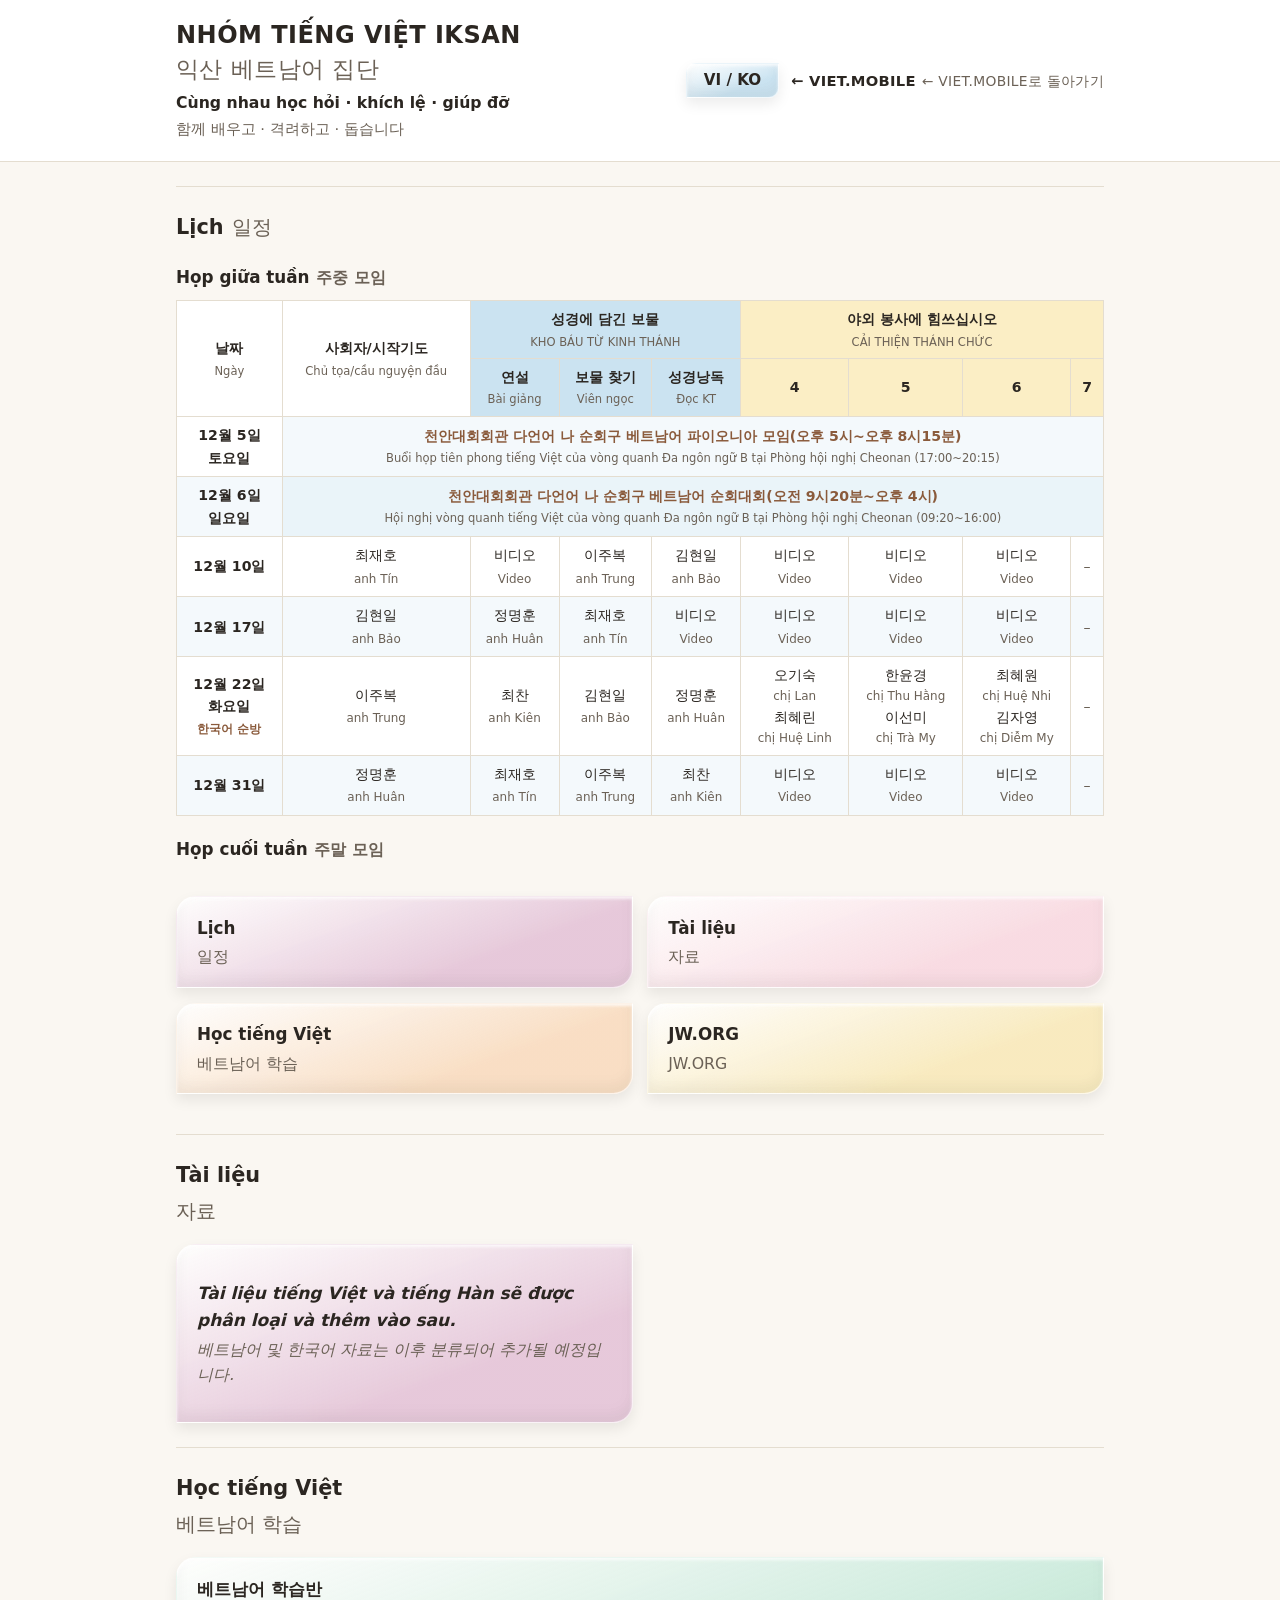
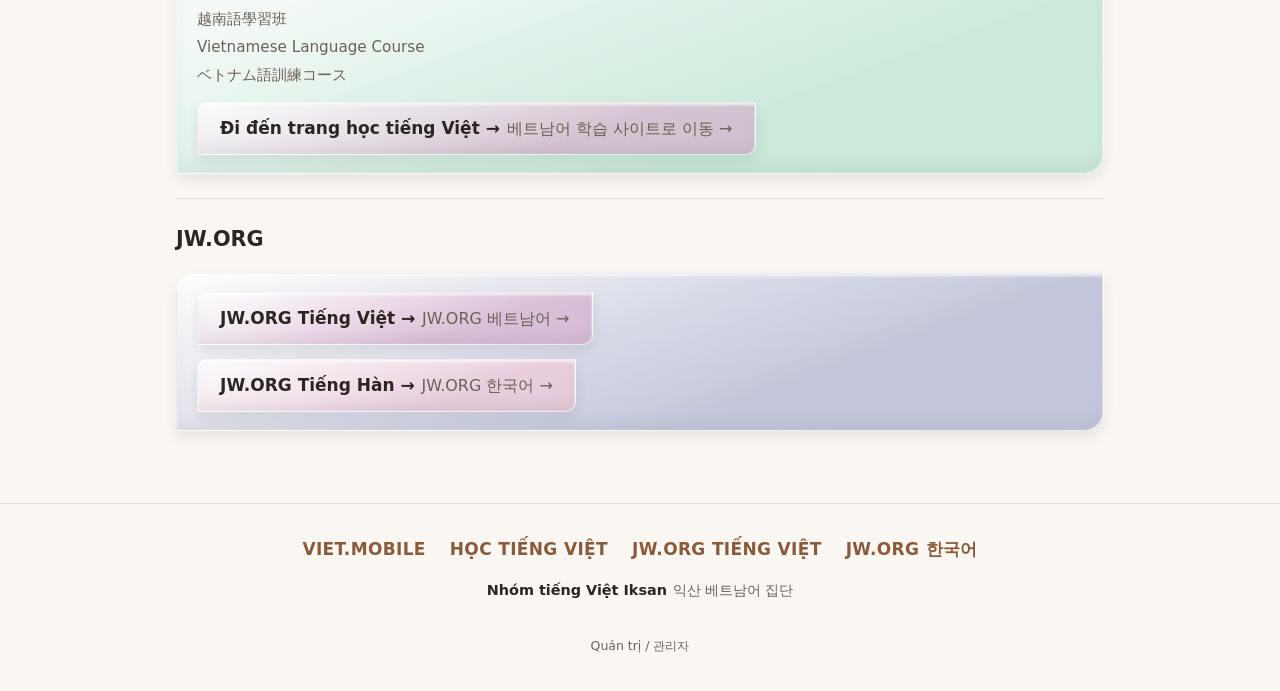
==== commit 18595e49: "주말 모임 일정표 추가 (9/27, 10/4, 10/11) Co-Authored-By: Claude Sonnet 5 <noreply@anthropic.com>" ====
--- a/index.html
+++ b/index.html
@@ -56,7 +56,16 @@
       <span class="vi-text">Lịch</span>
       <span class="ko-text">일정</span>
     </h2>
+    <h3 class="schedule-subheading bilingual bilingual-inline">
+      <span class="vi-text">Họp giữa tuần</span>
+      <span class="ko-text">주중 모임</span>
+    </h3>
     <div id="schedule-container"></div>
+    <h3 class="schedule-subheading bilingual bilingual-inline">
+      <span class="vi-text">Họp cuối tuần</span>
+      <span class="ko-text">주말 모임</span>
+    </h3>
+    <div id="weekend-schedule-container"></div>
   </section>
 
   <nav class="menu-grid pastel-group" aria-label="Menu chính / 주요 메뉴">
--- a/assets/css/style.css
+++ b/assets/css/style.css
@@ -376,6 +376,21 @@
   font-size: 0.85em;
 }
 
+.schedule-subheading {
+  margin: 1.25rem 0 0.6rem;
+  font-size: 1.05rem;
+}
+
+.schedule-subheading .vi-text,
+.schedule-subheading .ko-text {
+  font-weight: 700;
+}
+
+.talk-speaker {
+  display: block;
+  margin-top: 0.4em;
+}
+
 .schedule-multi span {
   display: block;
 }
@@ -384,6 +399,12 @@
   display: inline-block;
   font-size: 0.85em;
   color: var(--color-text-secondary);
+}
+
+.schedule-event {
+  font-weight: 700;
+  color: var(--color-accent);
+  background: rgba(160, 205, 230, 0.12);
 }
 
 .schedule-dash {
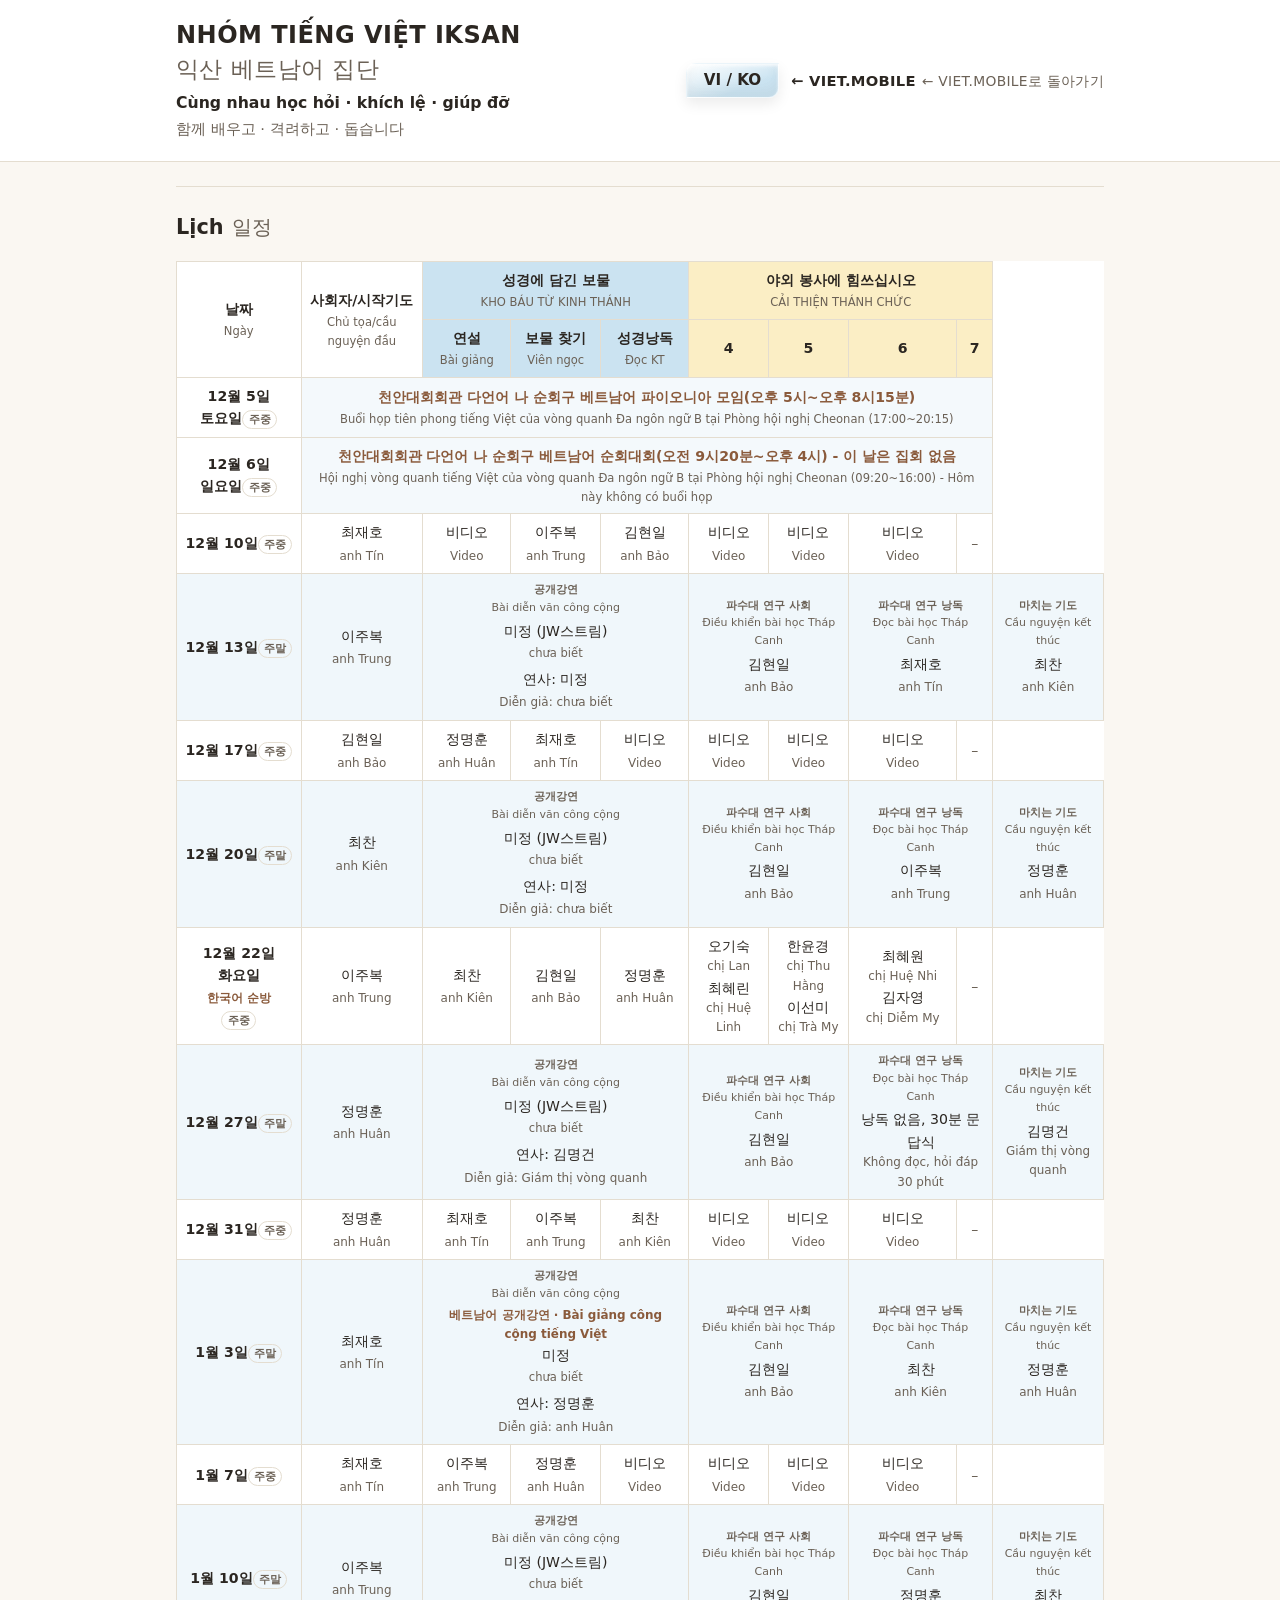
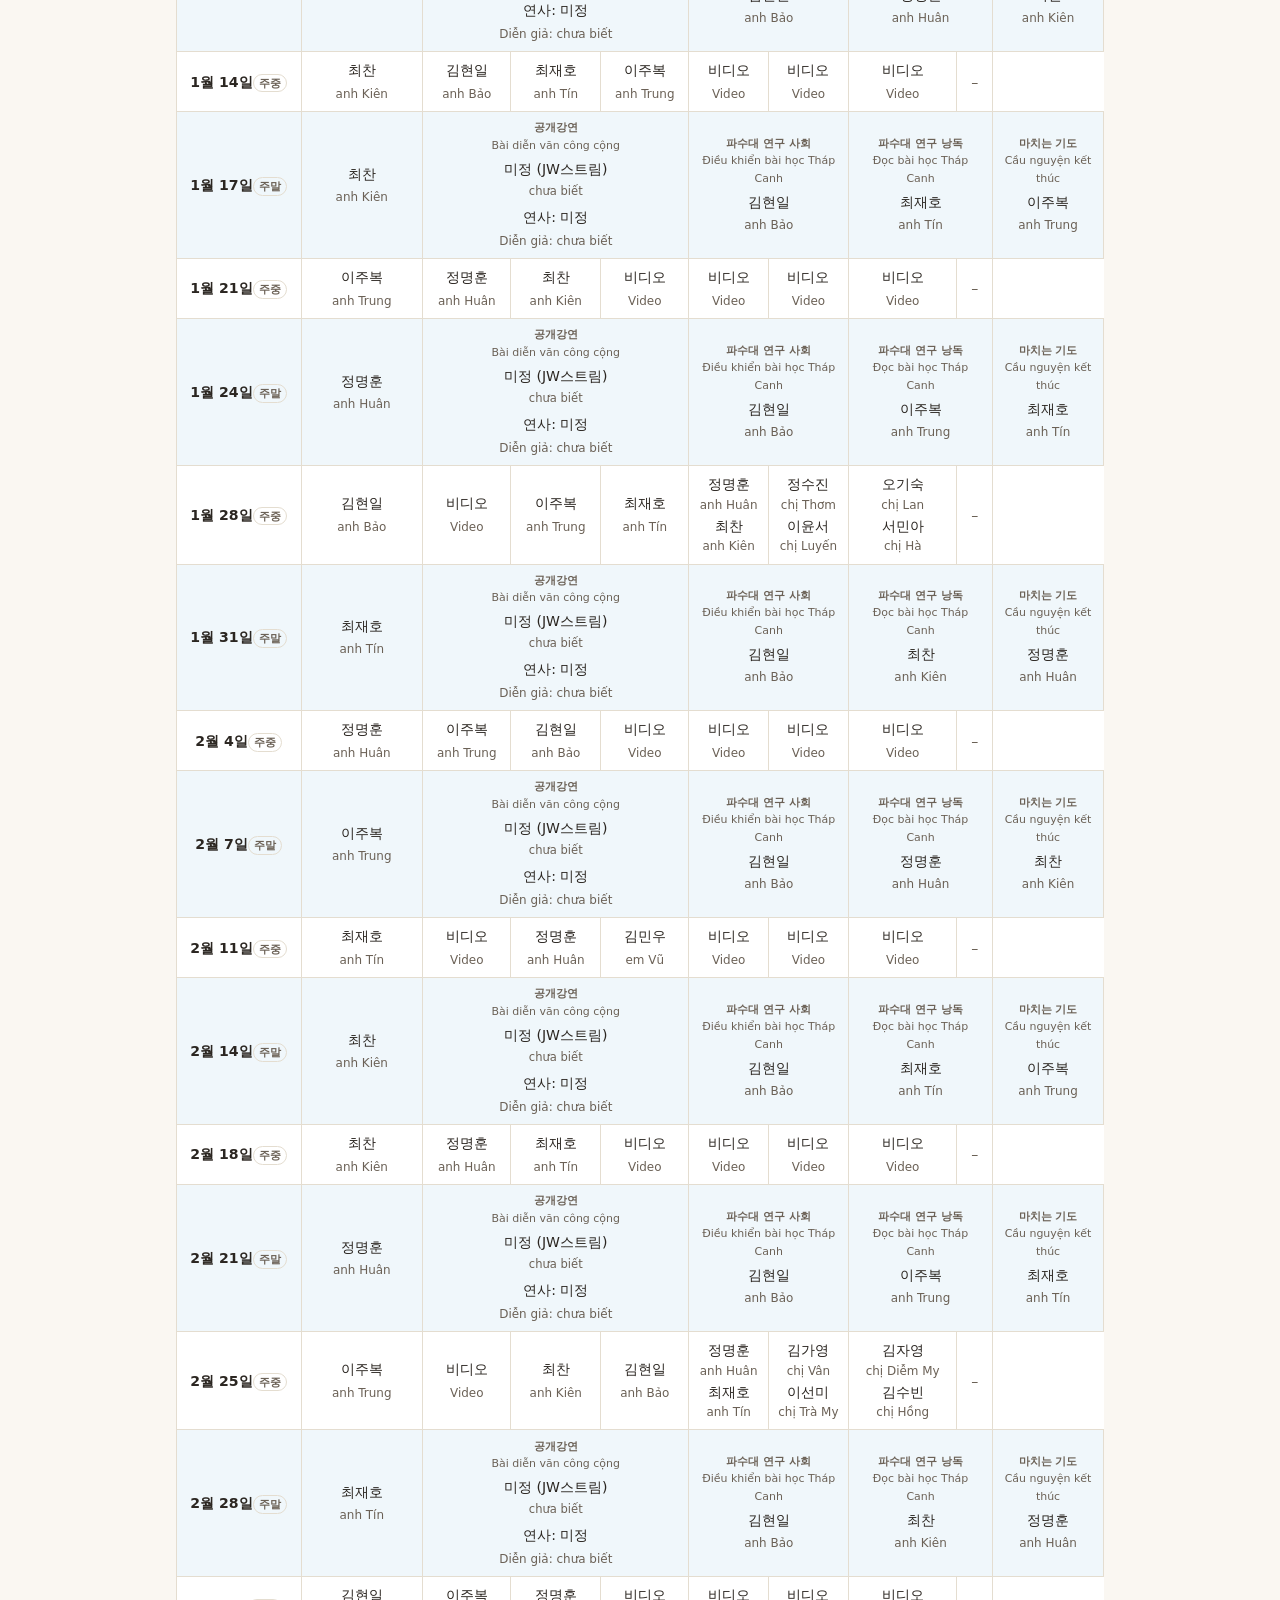
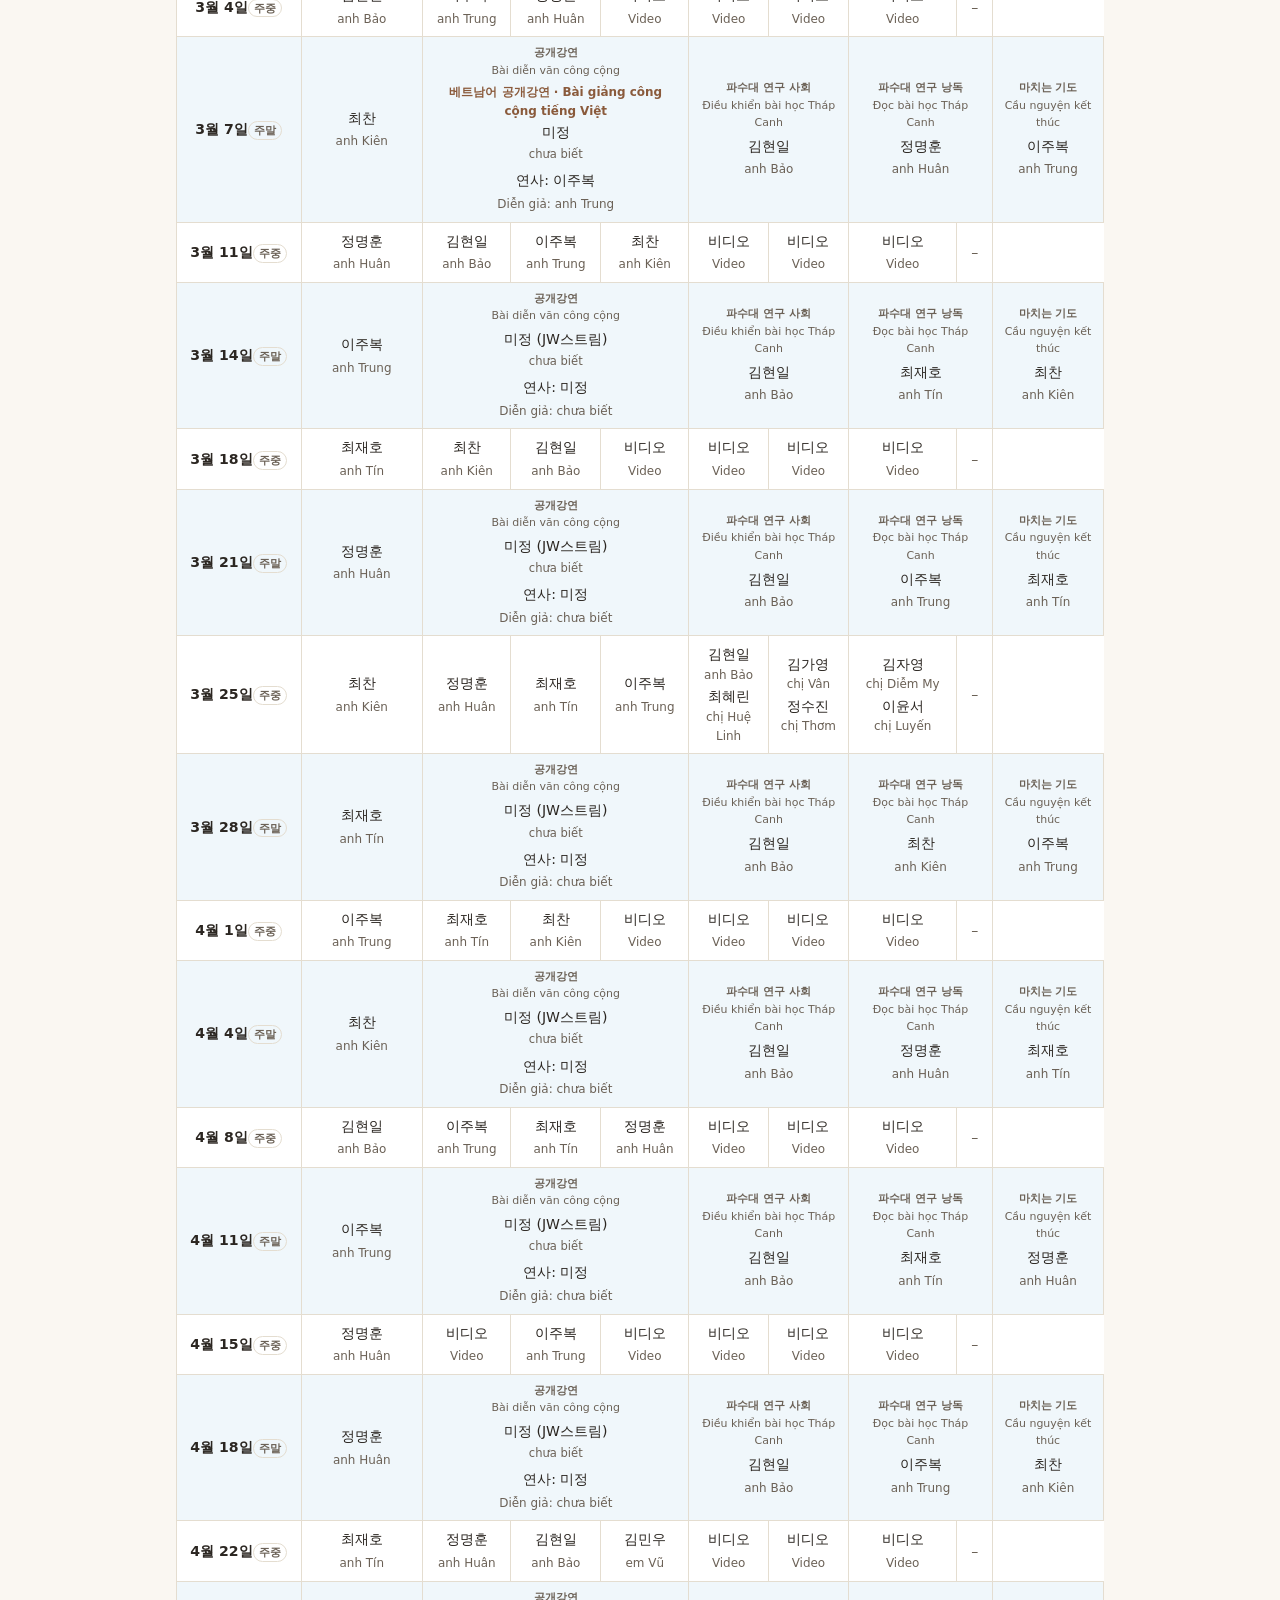
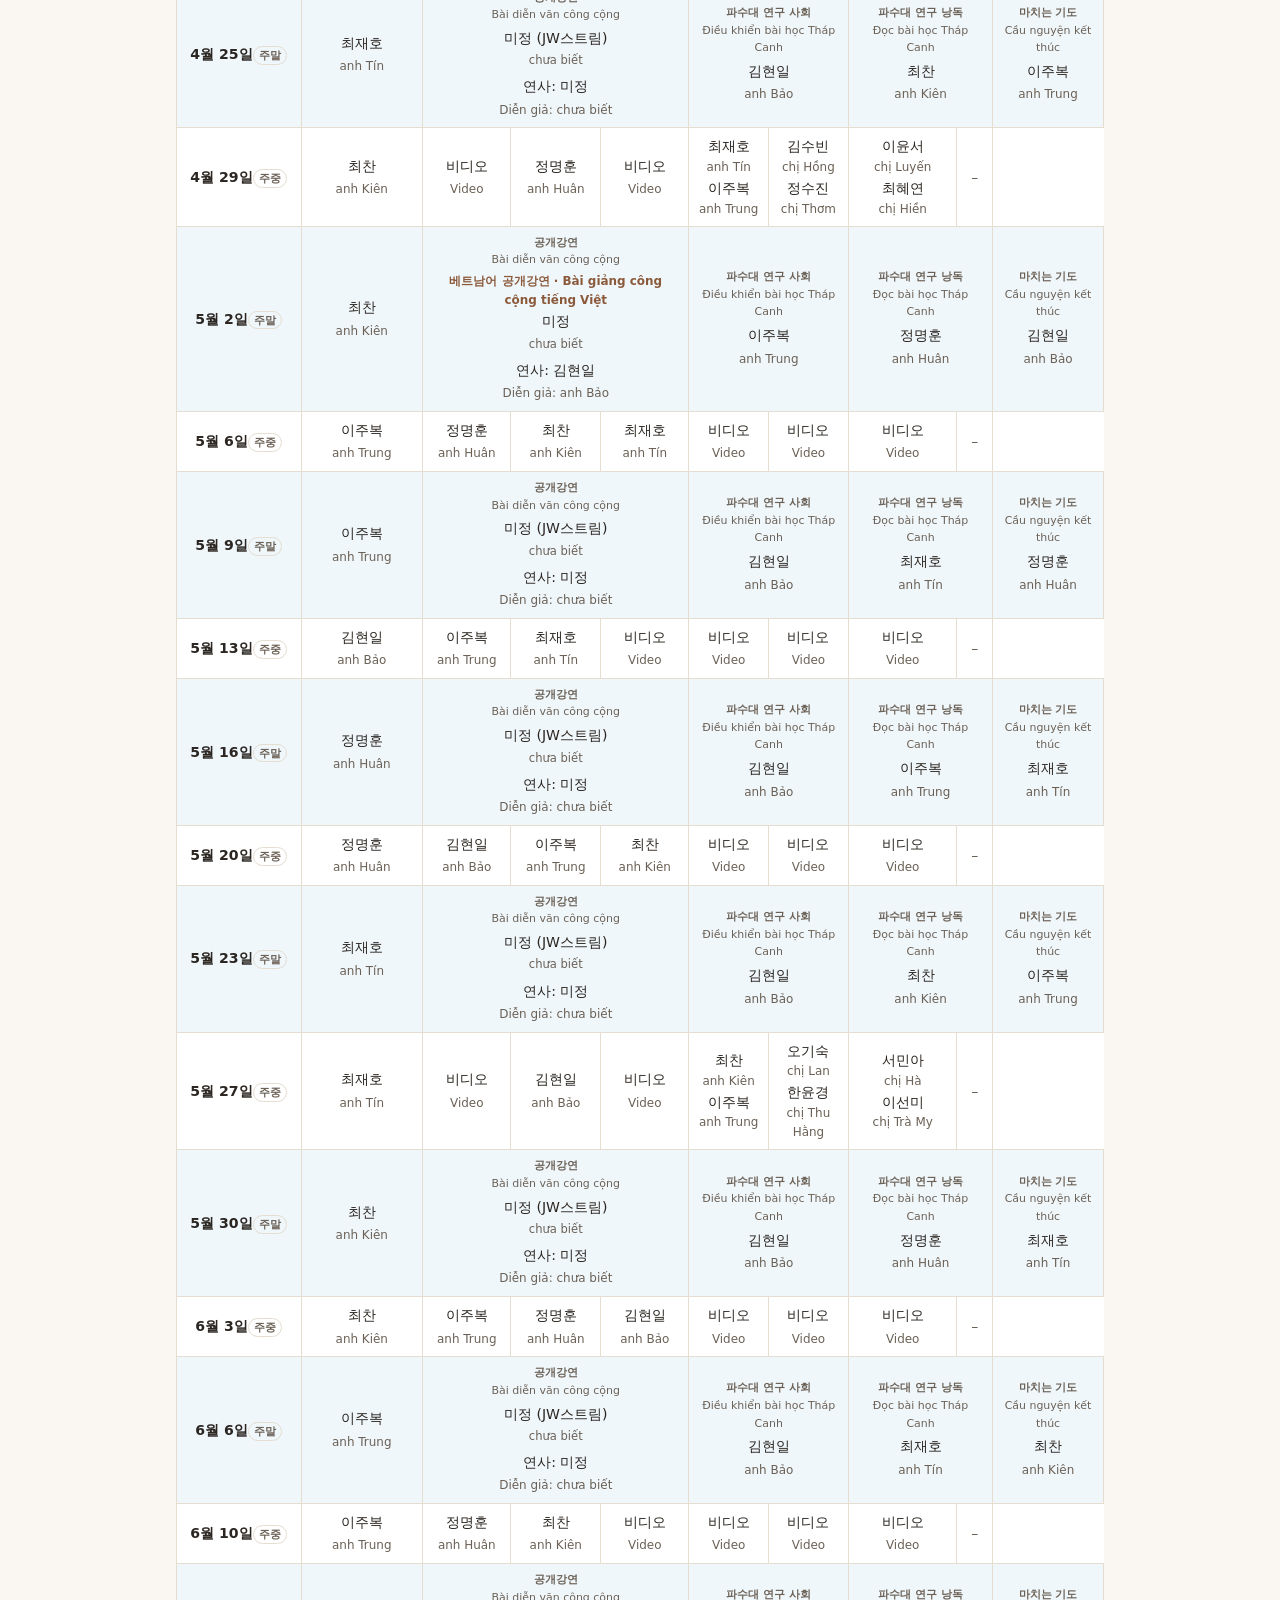
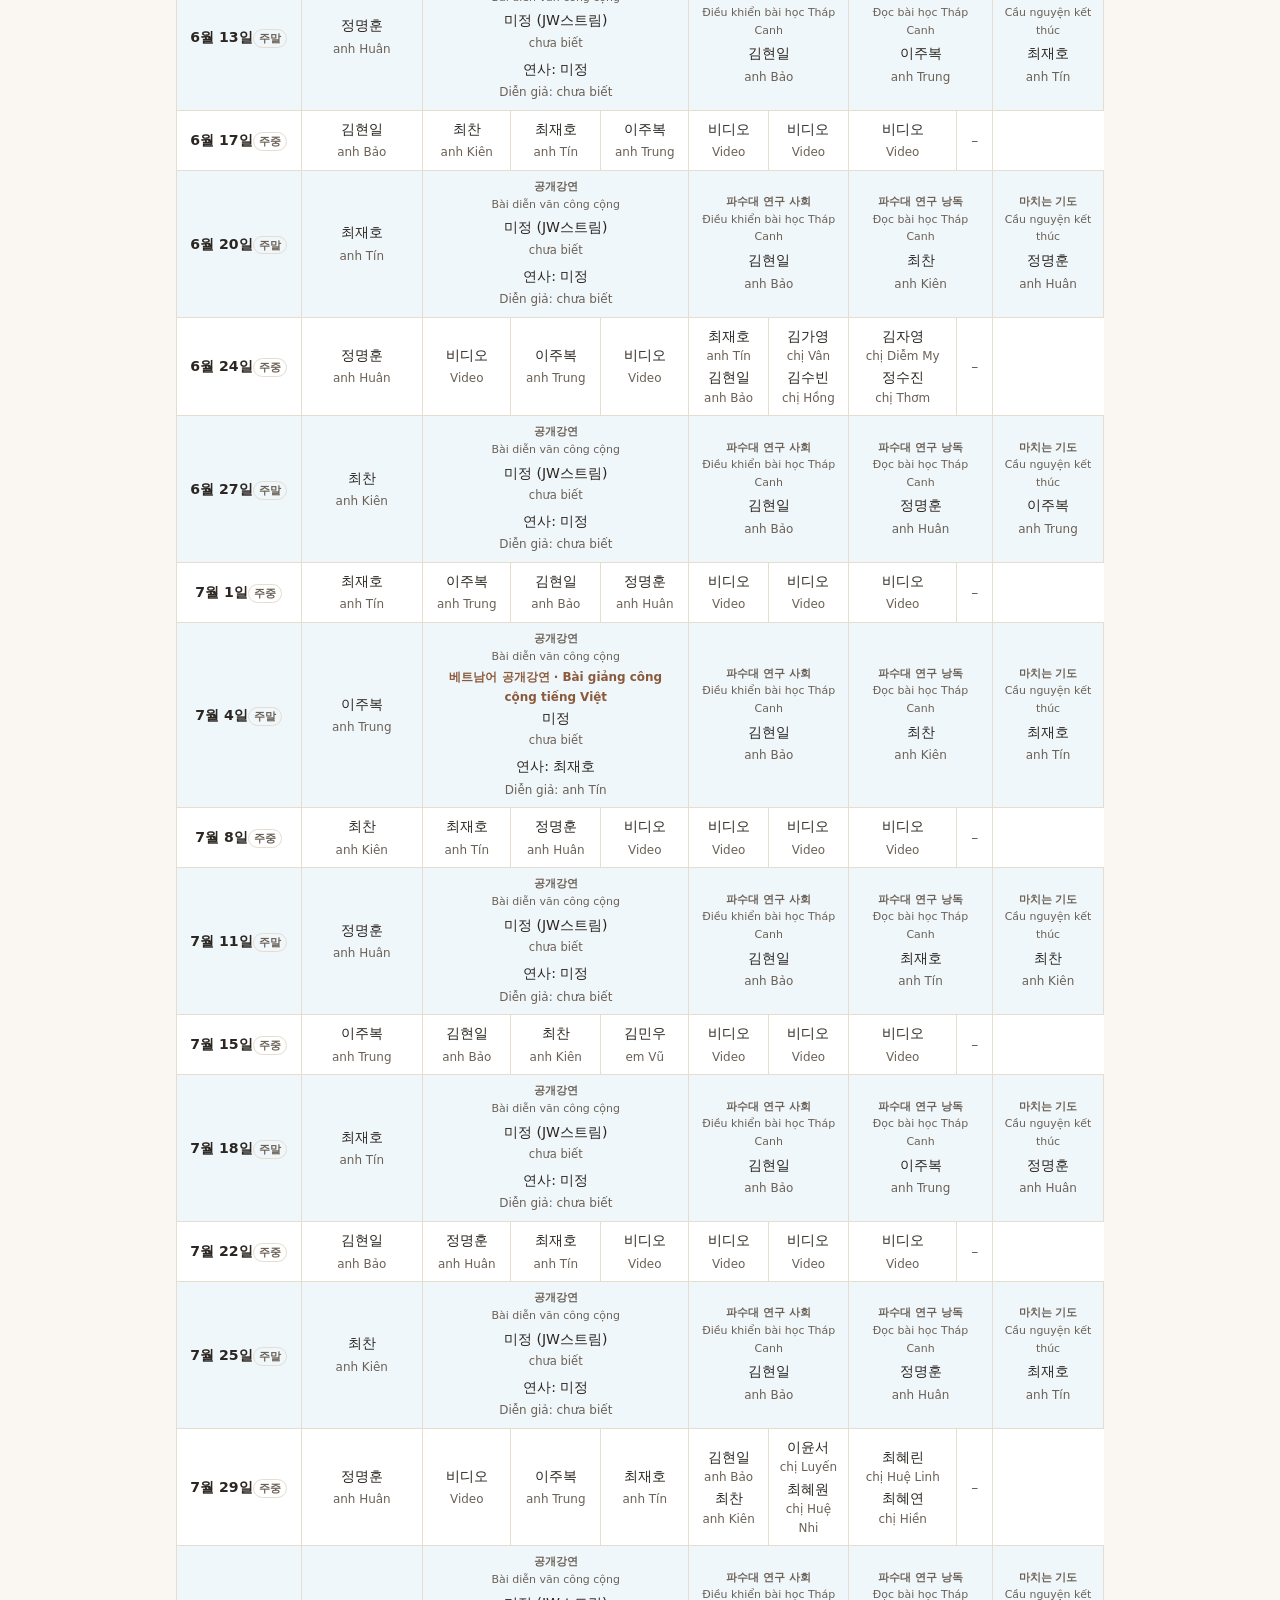
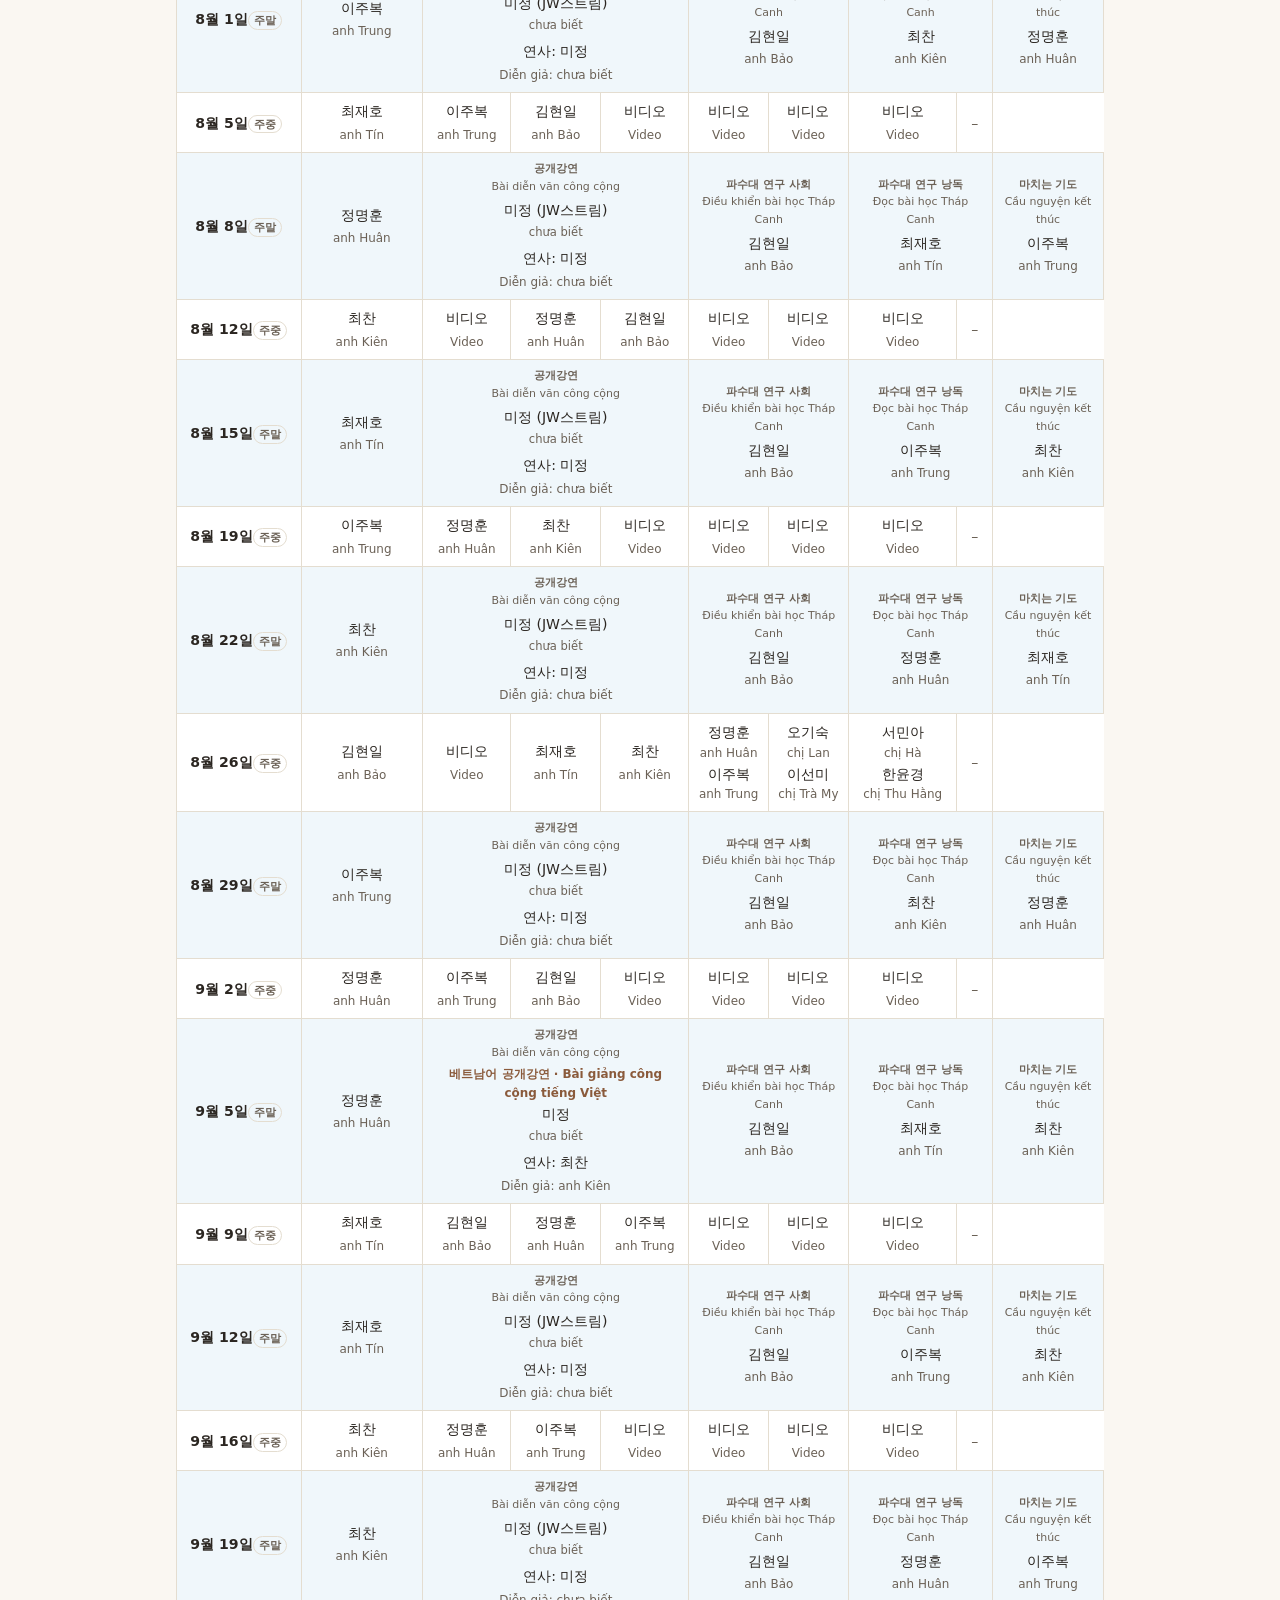
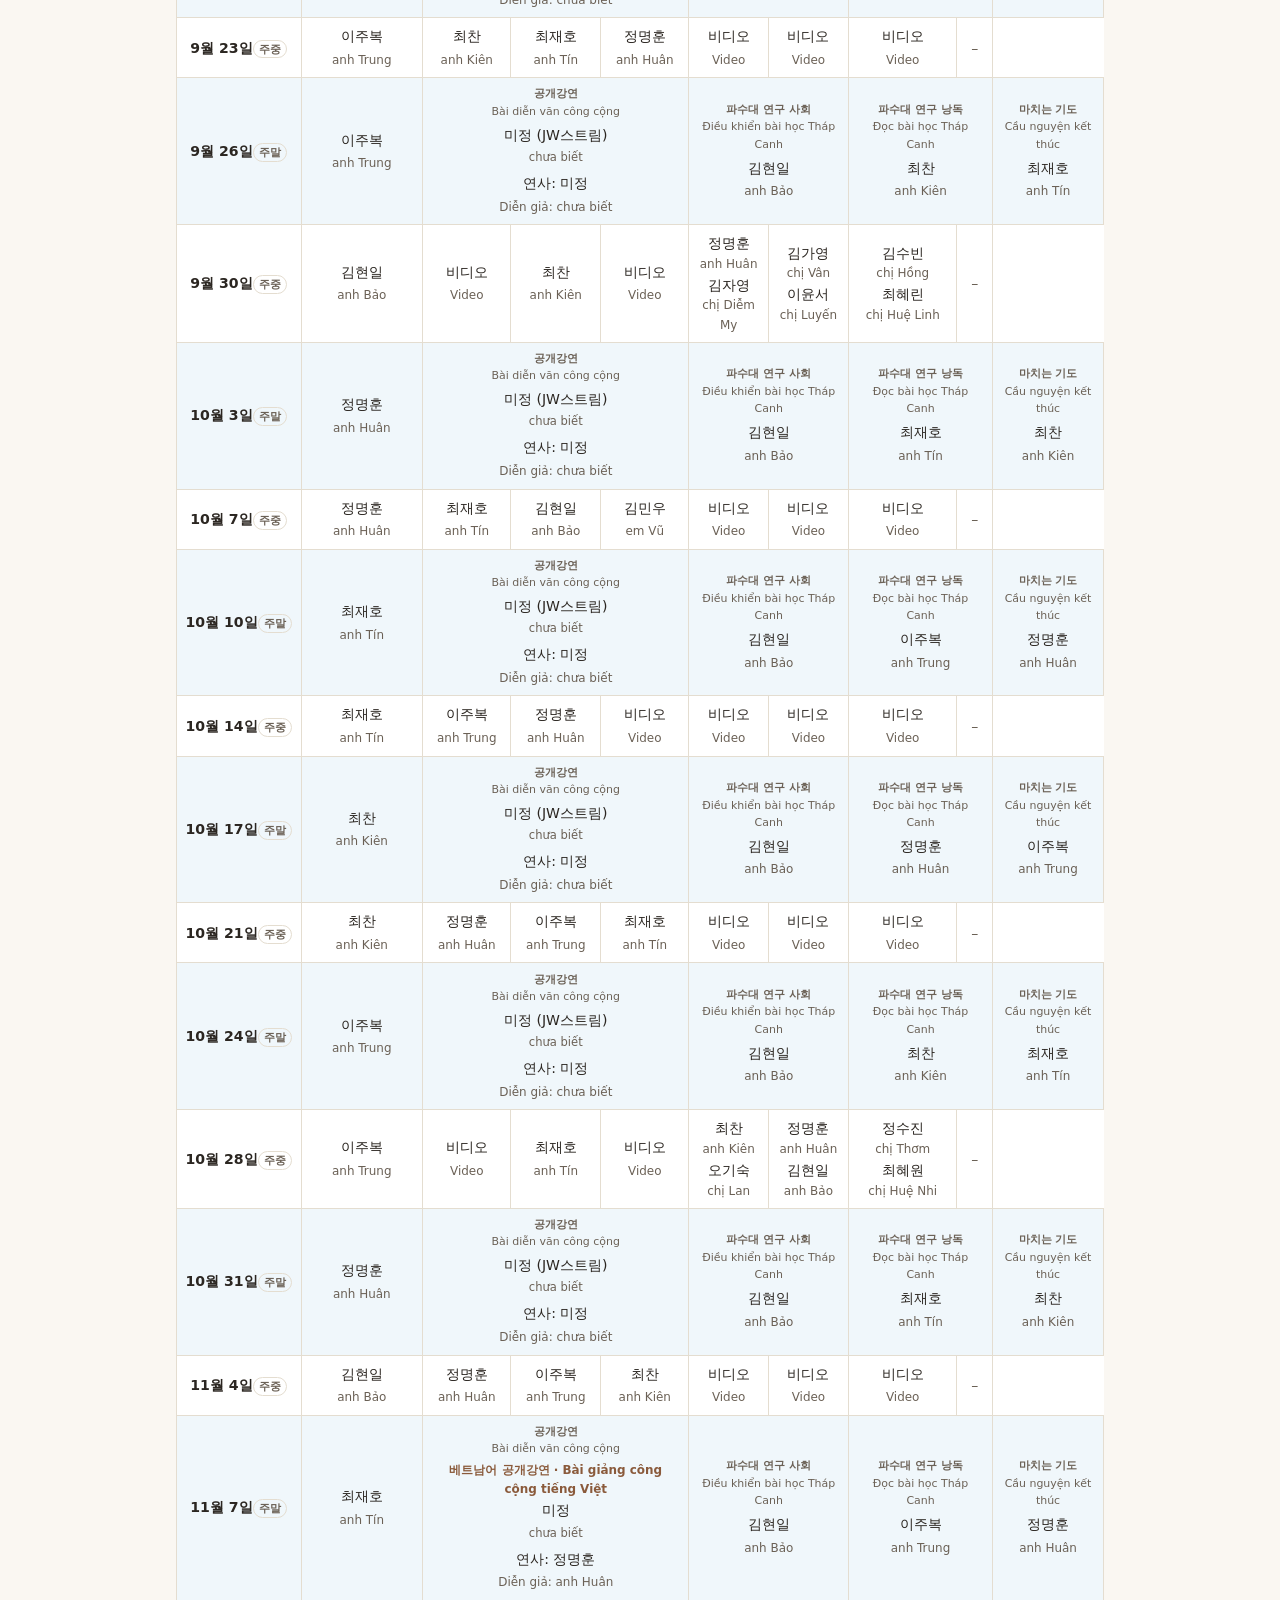
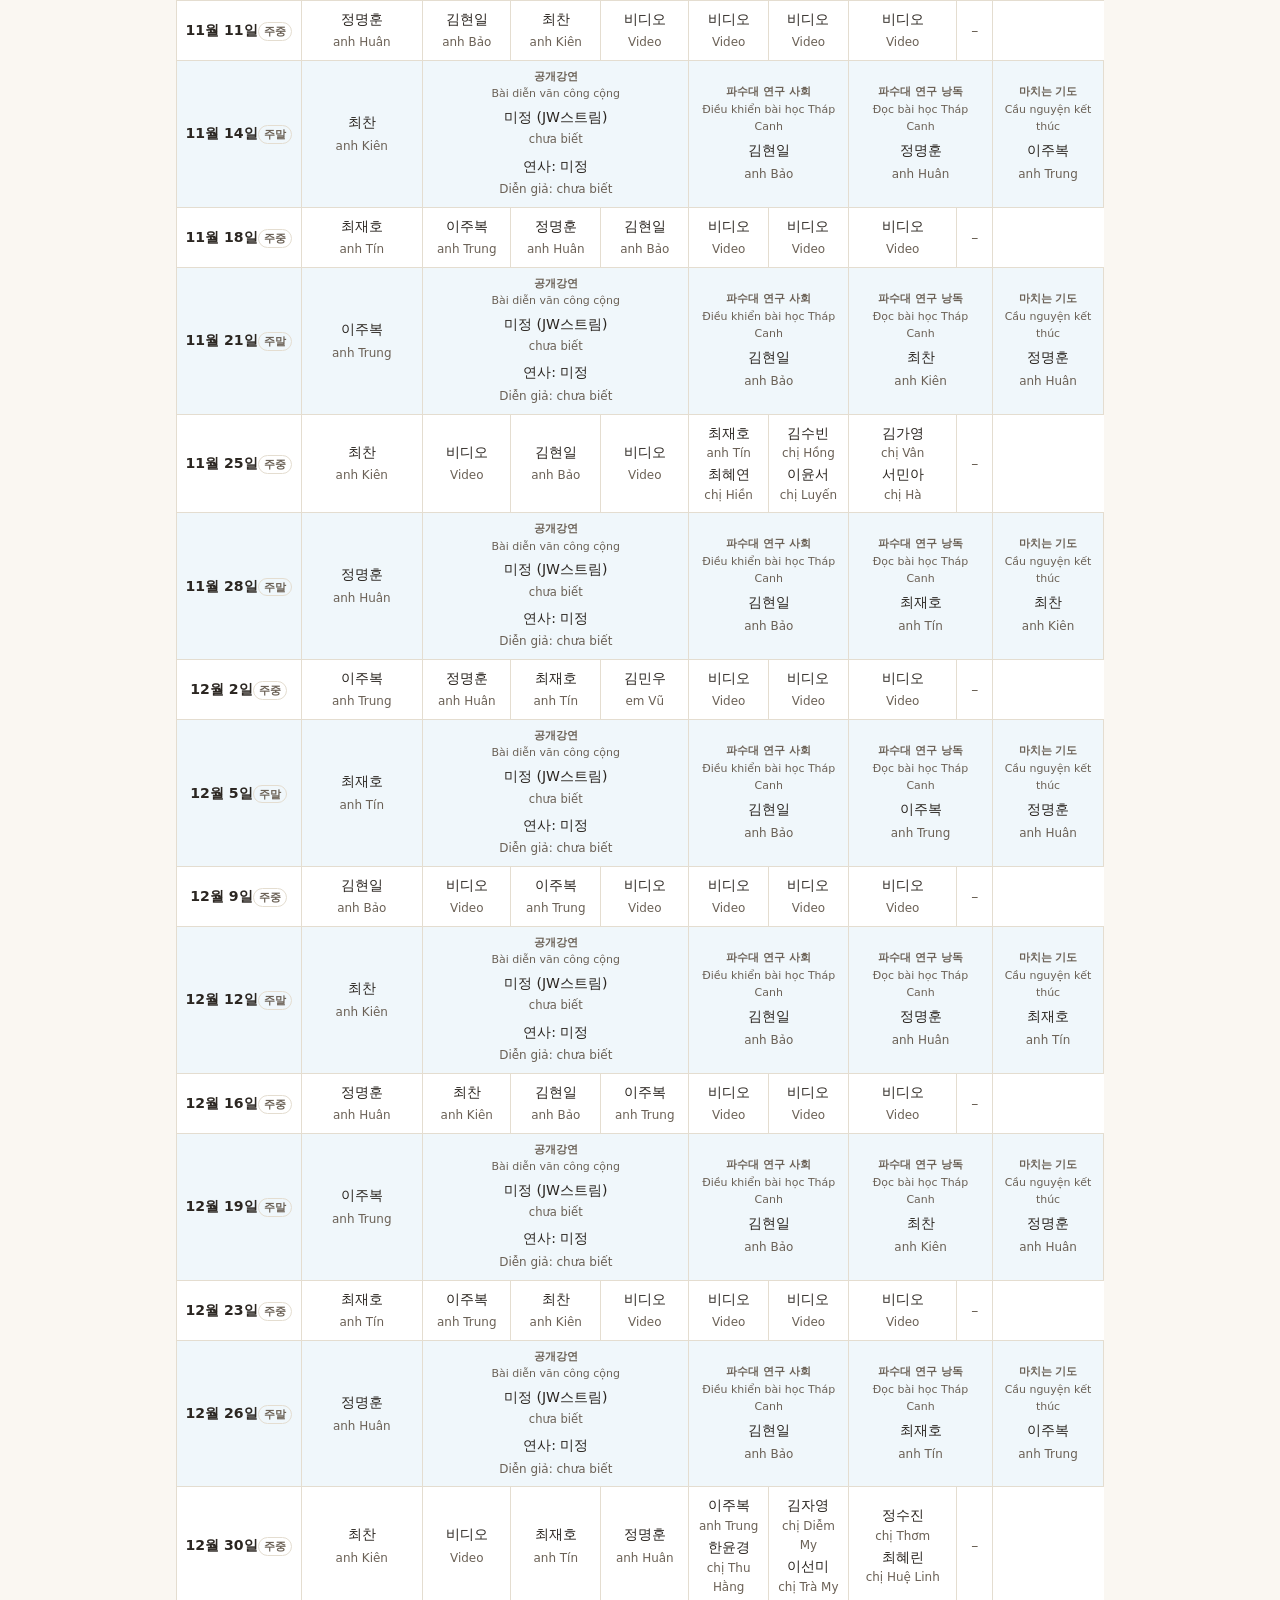
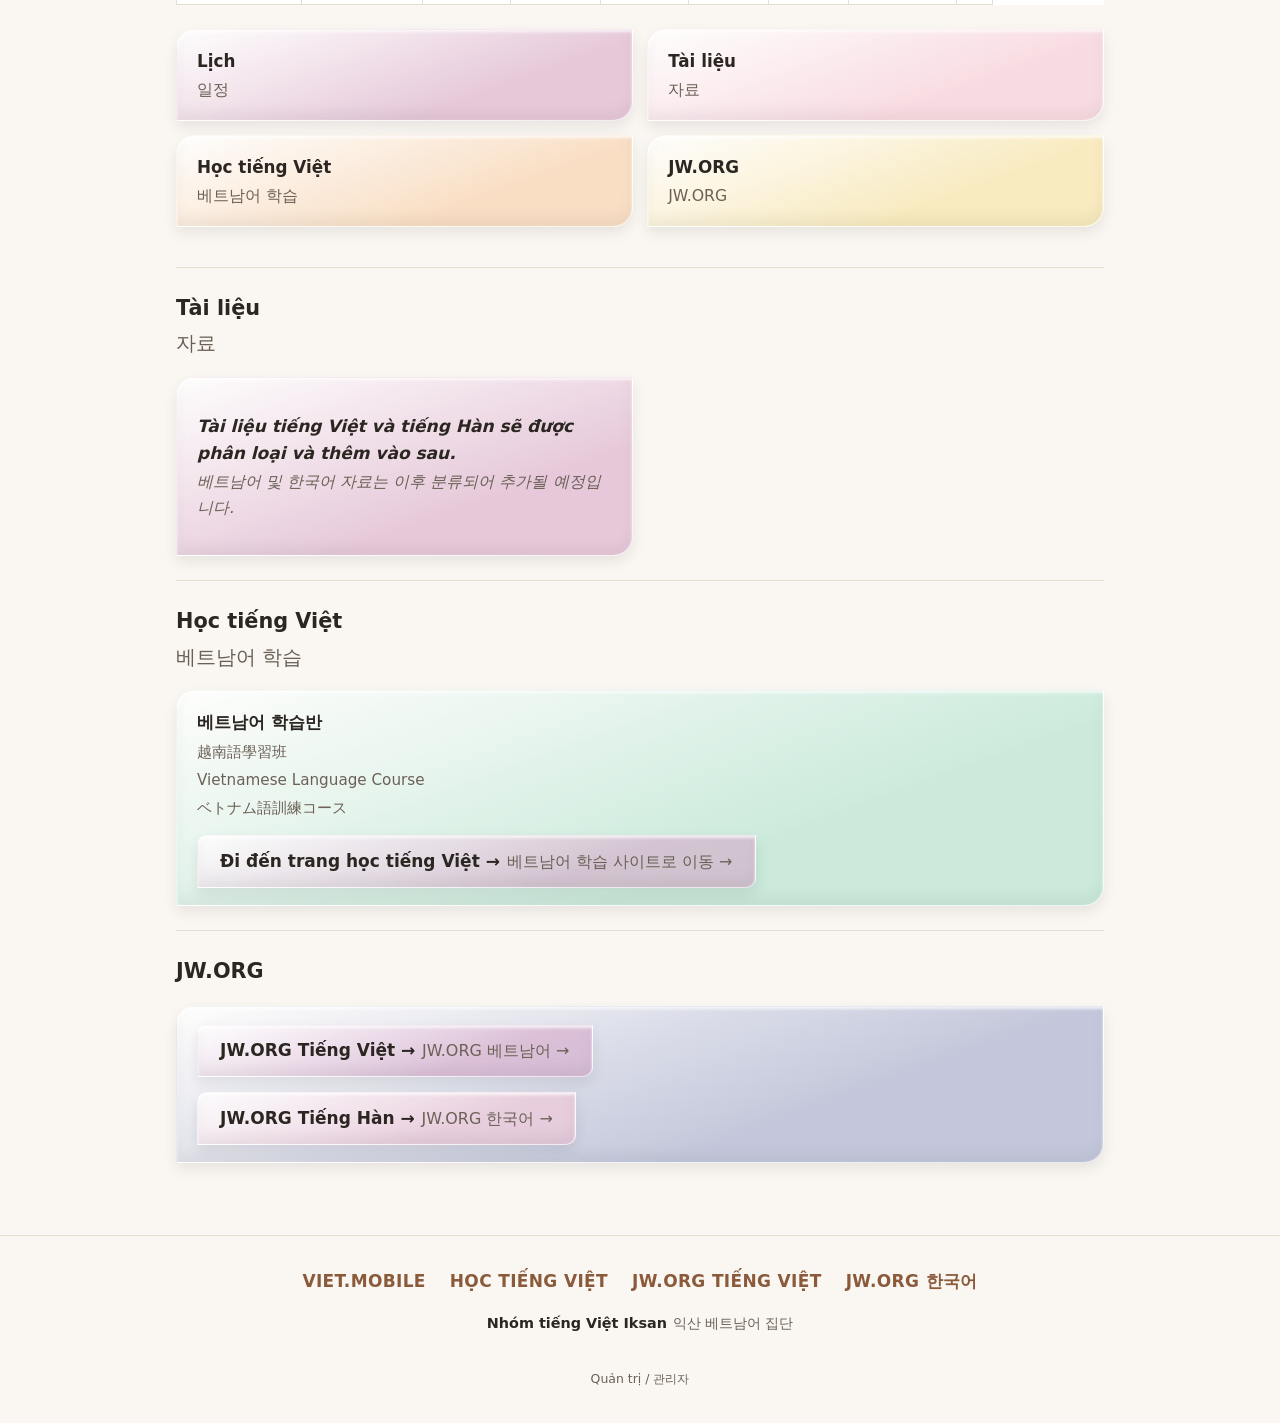
==== commit e7c5fbb8: "주중·주말 모임을 하나의 표로 통합, 2027년 주중 모임 계획 추가, 10/18~11/29 주말 임명 수정 Co-Authored-By: Claude Sonnet 5.5 <nore" ====
--- a/index.html
+++ b/index.html
@@ -56,16 +56,7 @@
       <span class="vi-text">Lịch</span>
       <span class="ko-text">일정</span>
     </h2>
-    <h3 class="schedule-subheading bilingual bilingual-inline">
-      <span class="vi-text">Họp giữa tuần</span>
-      <span class="ko-text">주중 모임</span>
-    </h3>
     <div id="schedule-container"></div>
-    <h3 class="schedule-subheading bilingual bilingual-inline">
-      <span class="vi-text">Họp cuối tuần</span>
-      <span class="ko-text">주말 모임</span>
-    </h3>
-    <div id="weekend-schedule-container"></div>
   </section>
 
   <nav class="menu-grid pastel-group" aria-label="Menu chính / 주요 메뉴">
--- a/assets/css/style.css
+++ b/assets/css/style.css
@@ -359,8 +359,31 @@
   margin-top: 0.15em;
 }
 
-.schedule-table tbody tr:nth-child(even) {
-  background: rgba(160, 205, 230, 0.12);
+.schedule-table tbody tr.row-weekend {
+  background: rgba(160, 205, 230, 0.16);
+}
+
+.schedule-kind {
+  display: inline-block;
+  margin-top: 0.25em;
+  padding: 0 0.5em;
+  border-radius: 999px;
+  font-size: 0.75em;
+  font-weight: 700;
+  border: 1px solid var(--color-border);
+  color: var(--color-text-secondary);
+}
+
+.cell-label {
+  display: block;
+  font-size: 0.78em;
+  font-weight: 700;
+  color: var(--color-text-secondary);
+}
+
+.cell-label-vi {
+  font-weight: 400;
+  margin-bottom: 0.3em;
 }
 
 .schedule-table td.col-date {
